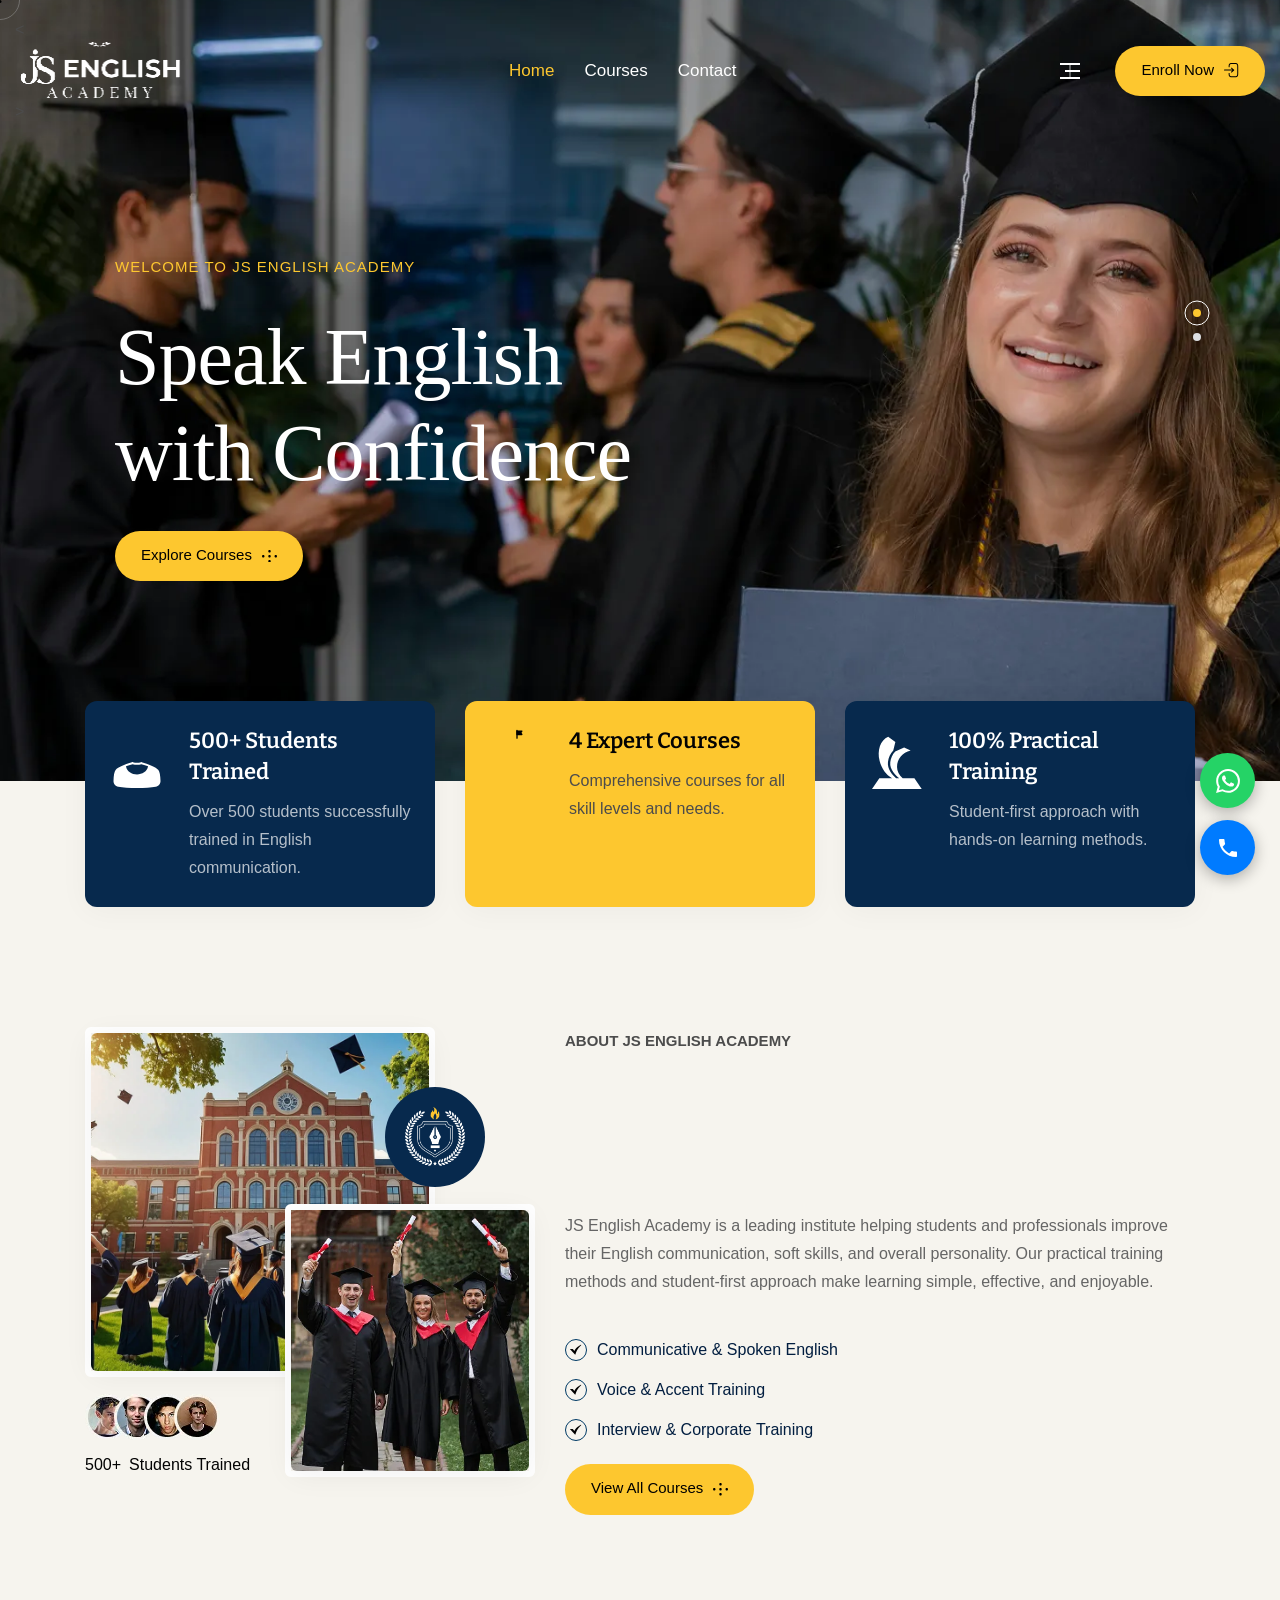
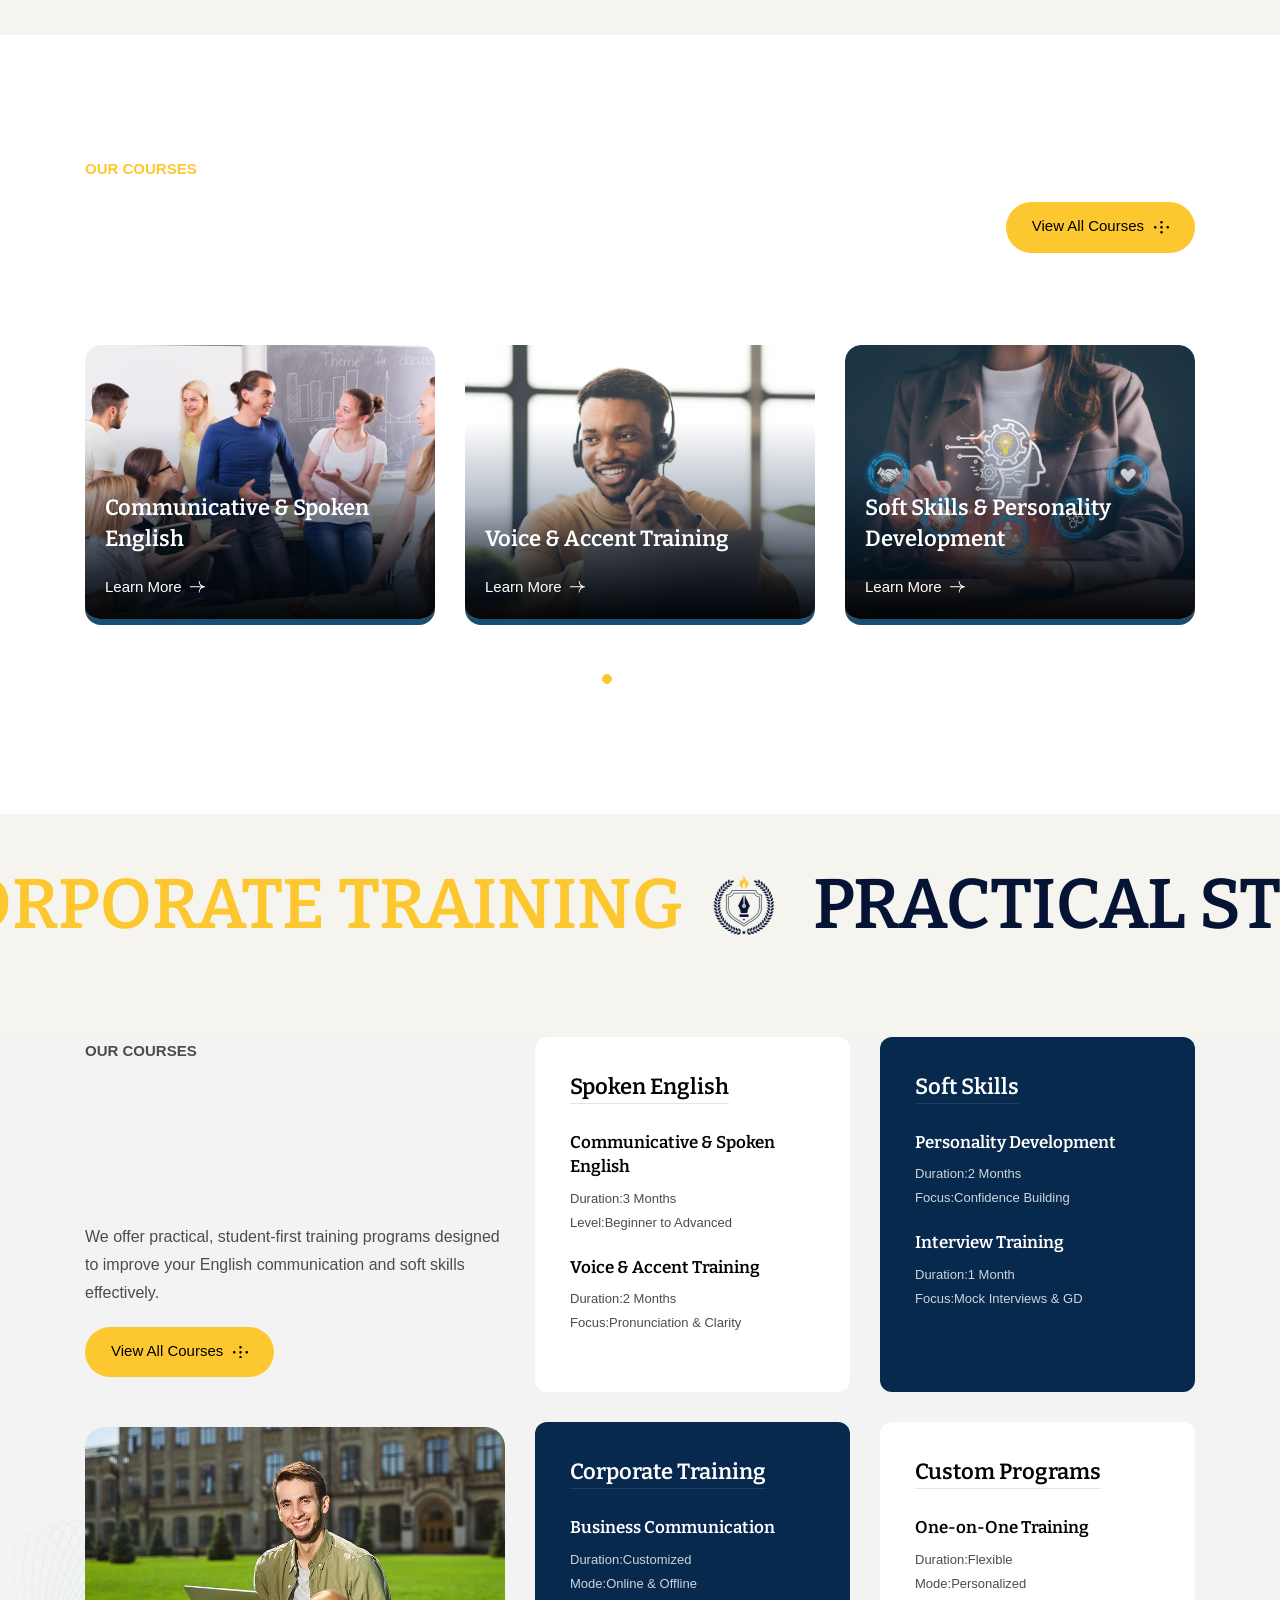
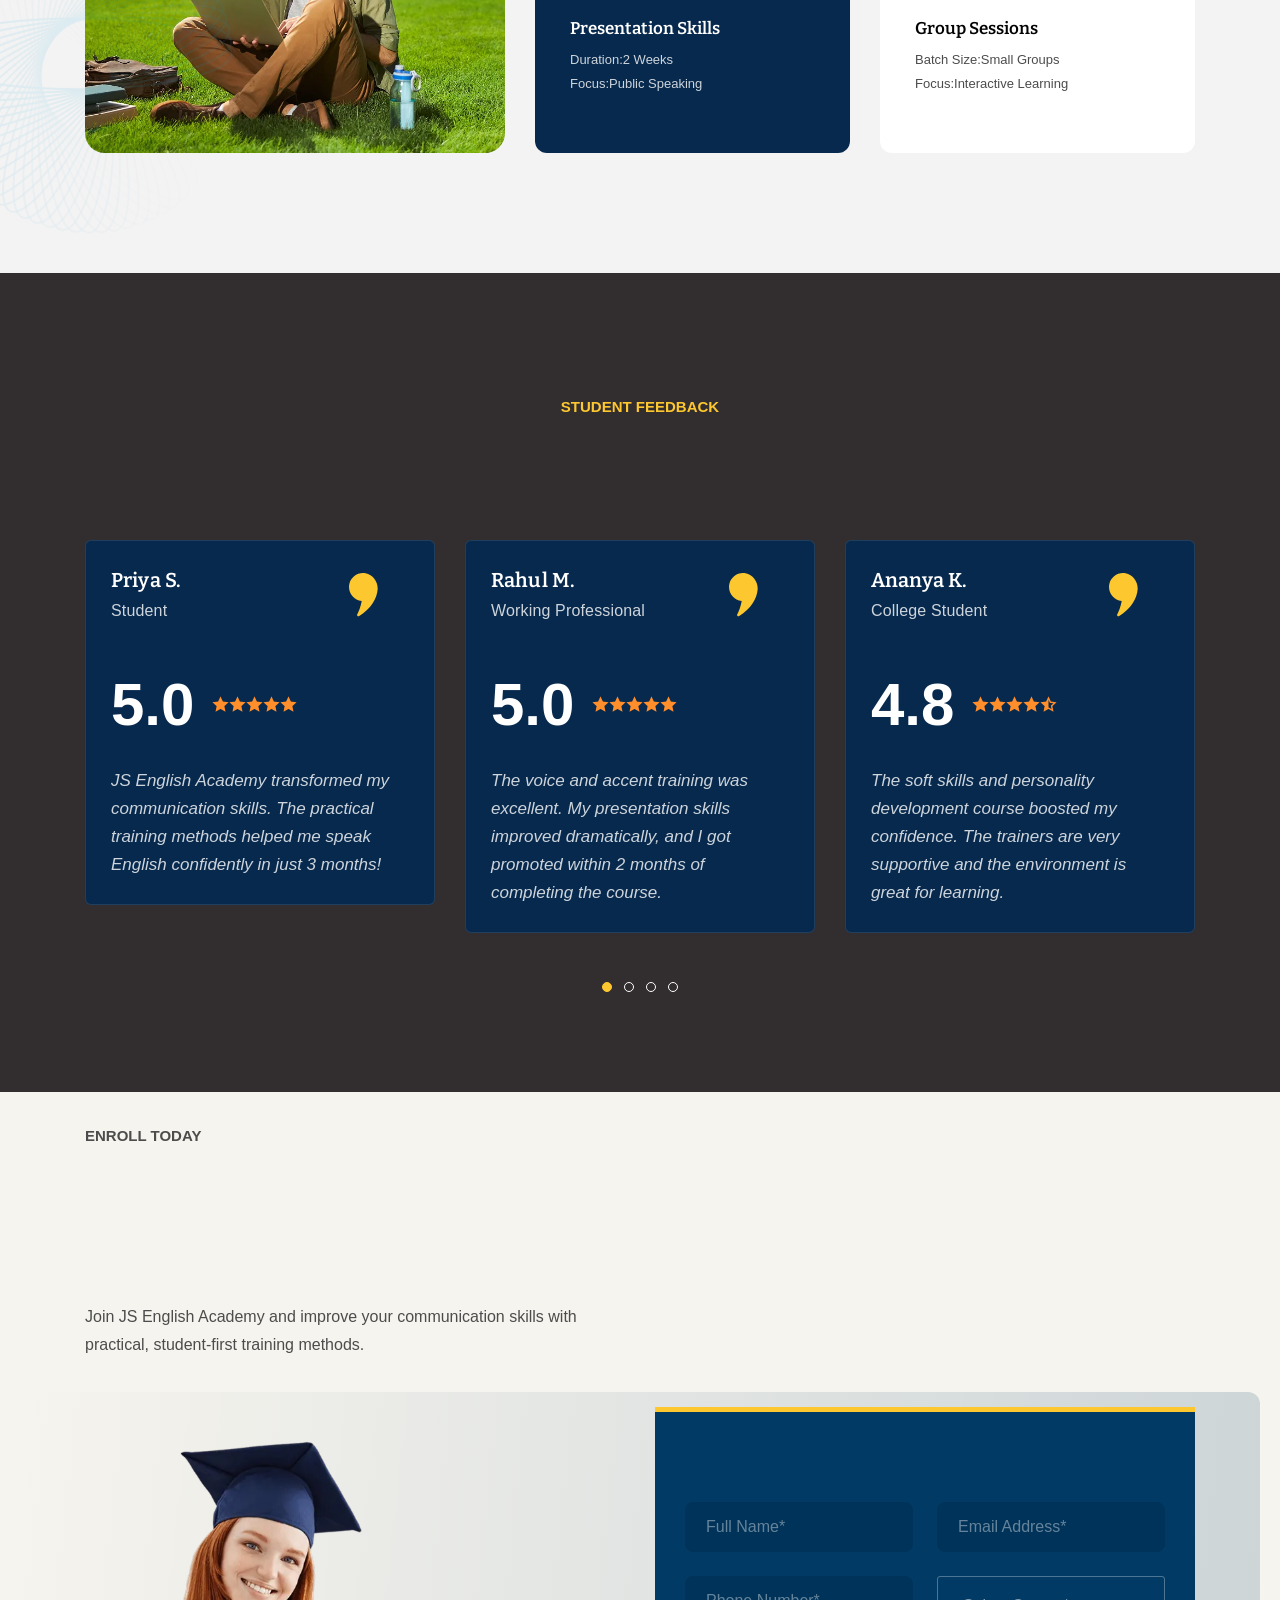
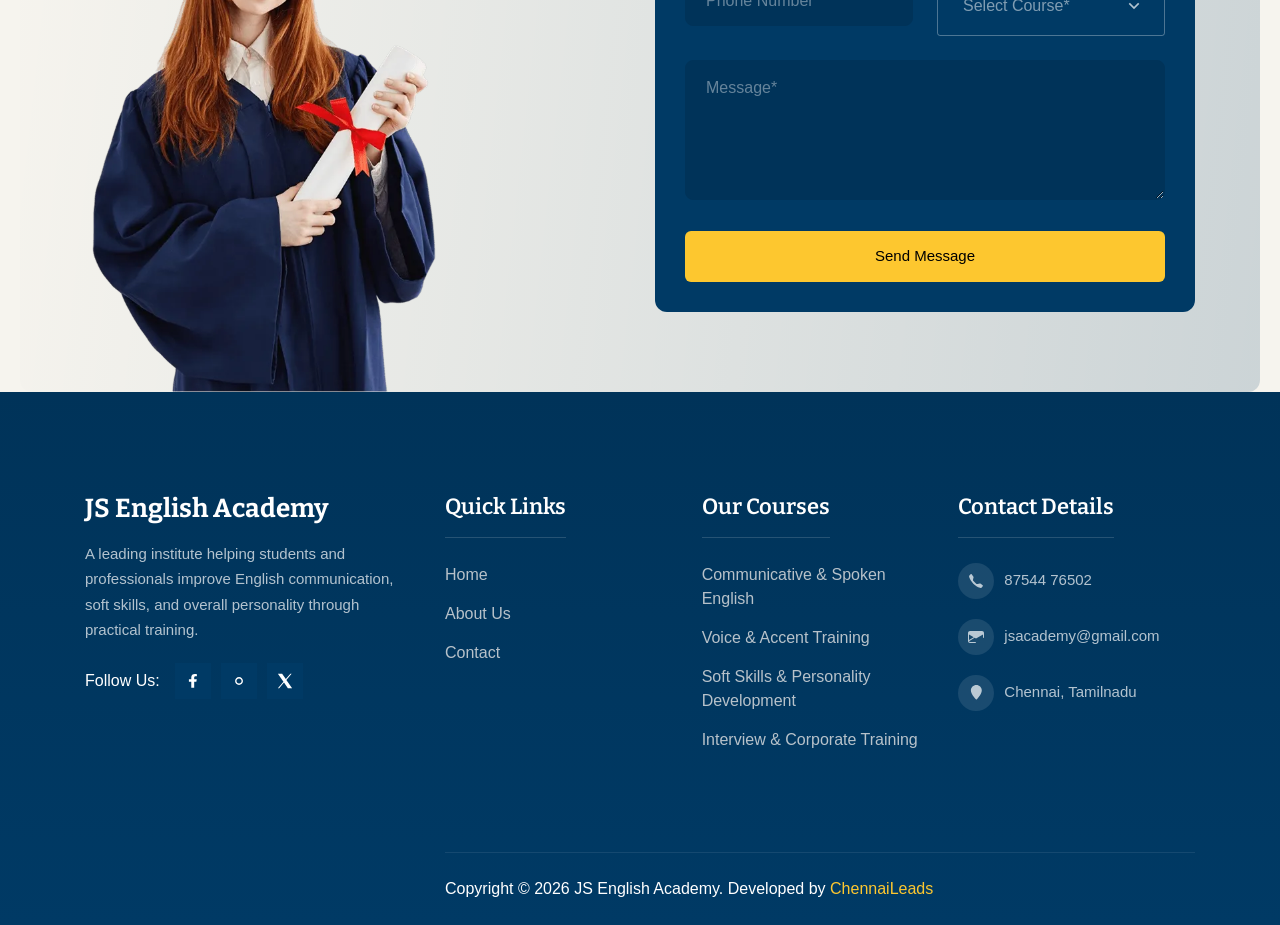
==== index.html @ fd6773b3 "first commit" ====
<!doctype html>
<html class="no-js" lang="zxx">

<head>
    <meta charset="utf-8">
    <meta http-equiv="x-ua-compatible" content="ie=edge">
    <meta name="template-version" content="1.0.1">
    <title>JS English Academy - Spoken English & Soft Skills Training in Chennai</title>
    <meta name="description" content="JS English Academy is a leading institute helping students and professionals improve English communication, soft skills, and personality development through practical, student-first training methods in Chennai, Tamilnadu.">
    <meta name="keywords" content="JS English Academy, English communication, soft skills training, personality development, spoken English, English institute, Chennai">
    <meta name="author" content="JS English Academy">
    <meta name="viewport" content="width=device-width, initial-scale=1">
    <meta property="og:title" content="JS English Academy - Spoken English & Soft Skills Training">
    <meta property="og:description" content="Improve your English communication, soft skills, and overall personality with practical, student-first training at JS English Academy.">
    <meta property="og:type" content="website">
    <meta property="og:site_name" content="JS English Academy">
    <link rel="shortcut icon" type="image/x-icon" href="assets/images/favicon.webp">
    <link rel="stylesheet" href="assets/css/vendor/bootstrap.min.css">
    <link rel="stylesheet" href="assets/css/vendor/animate.min.css">
    <link rel="stylesheet" href="assets/css/plugins/swiper.min.css">
    <link rel="stylesheet" href="assets/css/plugins/nice-select.css">
    <link rel="stylesheet" href="assets/css/plugins/flatpickr.min.css">
    <link rel="stylesheet" href="assets/css/plugins/nouislider.min.css">
    <link rel="stylesheet" href="assets/css/vendor/magnific-popup.css">
    <link rel="stylesheet" href="assets/css/vendor/odometer.min.css">
    <link rel="stylesheet" href="assets/css/vendor/spacing.css">
    <link rel="stylesheet" href="assets/css/vendor/remixicon.css">
    <link rel="stylesheet" href="assets/css/main.css">
    <style>
        /* ============================================
   Equal Height for Course/Faculty Slider Images
   ============================================ */

/* Faculty Slider - Equal Image Height */
.rs-faculty-slide-wrapper .rs-faculty-item .rs-faculty-thumb {
    position: relative;
    overflow: hidden;
    height: 280px; /* Fixed height for all images */
}

.rs-faculty-slide-wrapper .rs-faculty-item .rs-faculty-thumb img {
    width: 100%;
    height: 100%;
    object-fit: cover; /* Ensures image covers the area without distortion */
    object-position: center; /* Centers the image */
    transition: all 0.5s ease;
}

/* Hover zoom effect (optional) */
.rs-faculty-slide-wrapper .rs-faculty-item:hover .rs-faculty-thumb img {
    transform: scale(1.1);
}

/* Faculty info overlay stays at bottom */
.rs-faculty-slide-wrapper .rs-faculty-item .rs-faculty-info {
    position: absolute;
    bottom: 0;
    left: 0;
    right: 0;
    padding: 20px;
    background: linear-gradient(to top, rgba(0,0,0,0.9), rgba(0,0,0,0.4), transparent);
}

/* ============================================
   Equal Height for Courses Grid (courses.html)
   ============================================ */
.rs-faculty-four .rs-faculty-wrapper .rs-faculty-item .rs-faculty-thumb {
    position: relative;
    overflow: hidden;
    height: 280px; /* Fixed height */
}

.rs-faculty-four .rs-faculty-wrapper .rs-faculty-item .rs-faculty-thumb img {
    width: 100%;
    height: 100%;
    object-fit: cover;
    object-position: center;
    transition: all 0.5s ease;
}

.rs-faculty-four .rs-faculty-wrapper .rs-faculty-item:hover .rs-faculty-thumb img {
    transform: scale(1.05);
}

/* ============================================
   Responsive Adjustments
   ============================================ */

/* Tablet */
@media (max-width: 991px) {
    .rs-faculty-slide-wrapper .rs-faculty-item .rs-faculty-thumb,
    .rs-faculty-four .rs-faculty-wrapper .rs-faculty-item .rs-faculty-thumb {
        height: 240px;
    }
}

/* Mobile */
@media (max-width: 767px) {
    .rs-faculty-slide-wrapper .rs-faculty-item .rs-faculty-thumb,
    .rs-faculty-four .rs-faculty-wrapper .rs-faculty-item .rs-faculty-thumb {
        height: 220px;
    }
}

/* Small Mobile */
@media (max-width: 480px) {
    .rs-faculty-slide-wrapper .rs-faculty-item .rs-faculty-thumb,
    .rs-faculty-four .rs-faculty-wrapper .rs-faculty-item .rs-faculty-thumb {
        height: 200px;
    }
}
        .rs-footer-brand-name{color:var(--rs-white);font-size:26px;font-weight:700;margin-bottom:15px;line-height:1.3}
        .rs-footer-about-text{color:rgba(255,255,255,0.7);font-size:15px;line-height:1.7;margin-bottom:20px;max-width:320px}
        .rs-footer-contact-horizontal{display:flex;flex-wrap:wrap;gap:20px}
        .rs-footer-contact-item{display:flex;align-items:center;gap:10px;color:rgba(255,255,255,0.7);font-size:15px;transition:all 0.3s ease}
        .rs-footer-contact-item a,.rs-footer-contact-item span{color:rgba(255,255,255,0.7);text-decoration:none;transition:all 0.3s ease}
        .rs-footer-contact-item a:hover{color:var(--rs-white)}
        .rs-footer-contact-icon{display:flex;align-items:center;justify-content:center;width:36px;height:36px;min-width:36px;border-radius:50%;background:rgba(255,255,255,0.1);color:var(--rs-white);transition:all 0.3s ease}
        .rs-footer-contact-item:hover .rs-footer-contact-icon{background:var(--rs-theme-yellow);color:var(--rs-black)}
        .sticky-contact-buttons{position:fixed;bottom:25px;right:25px;z-index:9998;display:flex;flex-direction:column;gap:12px}
        .sticky-btn{width:55px;height:55px;border-radius:50%;display:flex;align-items:center;justify-content:center;cursor:pointer;box-shadow:0 4px 15px rgba(0,0,0,0.3);transition:all 0.3s;text-decoration:none;position:relative}
        .sticky-btn:hover{transform:scale(1.1)}
        .sticky-btn-whatsapp{background:#25D366;animation:pulse 2s infinite}
        .sticky-btn-call{background:#007bff}
        .sticky-btn svg{width:24px;height:24px;fill:#fff}
        @keyframes pulse{0%{box-shadow:0 0 0 0 rgba(37,211,102,0.5)}70%{box-shadow:0 0 0 15px rgba(37,211,102,0)}100%{box-shadow:0 0 0 0 rgba(37,211,102,0)}}
        .sticky-btn-tooltip{position:absolute;right:65px;background:#333;color:#fff;padding:6px 14px;border-radius:4px;font-size:13px;white-space:nowrap;opacity:0;pointer-events:none;transition:all 0.3s}
        .sticky-btn:hover .sticky-btn-tooltip{opacity:1}
        @media(max-width:767px){.rs-footer-contact-horizontal{flex-direction:column;gap:12px}}
        @media(max-width:576px){.sticky-contact-buttons{bottom:15px;right:15px;gap:10px}.sticky-btn{width:48px;height:48px}.sticky-btn svg{width:20px;height:20px}}
    </style>
</head>

<body class="rs-smoother-yes">

    <div id="rs-mouse"><div id="cursor-ball"></div></div>

    <!-- Header area two start-->
    <header>
        <div class="rs-header-area rs-header-one header-transparent">
            <div class="container-fluid g-0">
                <div class="header-wrapper">
                    <div class="header-left">
                        <div class="header-logo">
                            <a href="index.html"><<img src="assets/images/faculty/logo-white.webp" alt="JS English Academy">></a>
                        </div>
                    </div>
                    <div class="header-menu">
                        <nav id="mobile-menu-two" class="main-menu">
                            <ul class="multipage-menu">
                                <li><a href="index.html">Home</a></li>
                                <li><a href="courses.html">Courses</a></li>
                                <li><a href="contact.html">Contact</a></li>
                            </ul>
                        </nav>
                    </div>
                    <div class="header-right">
                        <div class="header-icon-wrapper">
                            <div class="header-hamburger">
                                <div class="sidebar-toggle">
                                    <a class="header-bar-icon" href="javascript:void(0)"><span></span><span></span><span></span></a>
                                </div>
                            </div>
                        </div>
                        <div class="header-btn">
                            <a class="rs-btn has-icon has-theme-yellow hover-white" href="contact.html">
                                <span class="btn-text-wrap"><span class="text-default">Enroll Now</span><span class="text-hover">Enroll Now</span></span>
                                <span class="icon-box">
                                    <svg class="icon-first" xmlns="http://www.w3.org/2000/svg" viewBox="0 0 17 17"><path d="M10.2705 0C9.24524 0 8.41799 -1.11759e-08 7.76774 0.08775C7.09274 0.17775 6.52424 0.37275 6.07274 0.8235C5.67974 1.21725 5.48024 1.701 5.37599 2.2695C5.27474 2.82225 5.25524 3.498 5.25074 4.3095C5.24994 4.45868 5.30845 4.60207 5.41337 4.70813C5.5183 4.81418 5.66106 4.8742 5.81024 4.875C5.95942 4.8758 6.10282 4.8173 6.20887 4.71237C6.31492 4.60744 6.37494 4.46468 6.37574 4.3155C6.38024 3.49575 6.40124 2.9145 6.48224 2.47275C6.56099 2.04825 6.68624 1.8015 6.86849 1.61925C7.07624 1.4115 7.36799 1.2765 7.91849 1.20225C8.48474 1.1265 9.23549 1.125 10.3117 1.125H11.0617C12.1387 1.125 12.8895 1.1265 13.4557 1.20225C14.0062 1.2765 14.2972 1.41225 14.5057 1.61925C14.7142 1.82625 14.8477 2.118 14.922 2.66925C14.9985 3.23475 14.9992 3.98625 14.9992 5.0625V11.0625C14.9992 12.1388 14.9985 12.8902 14.922 13.4565C14.8477 14.007 14.7127 14.298 14.505 14.5057C14.2972 14.7135 14.0062 14.8485 13.4557 14.9227C12.8895 14.9985 12.1387 15 11.0617 15H10.3117C9.23549 15 8.48474 14.9985 7.91774 14.9227C7.36799 14.8485 7.07624 14.7127 6.86849 14.5057C6.68624 14.3235 6.56099 14.0767 6.48224 13.6522C6.40124 13.2105 6.38024 12.6293 6.37574 11.8095C6.37535 11.7356 6.36041 11.6626 6.33177 11.5945C6.30314 11.5264 6.26138 11.4646 6.20887 11.4126C6.15636 11.3607 6.09413 11.3196 6.02573 11.2917C5.95733 11.2638 5.88411 11.2496 5.81024 11.25C5.73637 11.2504 5.6633 11.2653 5.59521 11.294C5.52711 11.3226 5.46533 11.3644 5.41337 11.4169C5.36142 11.4694 5.32031 11.5316 5.29241 11.6C5.26451 11.6684 5.25035 11.7416 5.25074 11.8155C5.25524 12.627 5.27474 13.3028 5.37599 13.8555C5.48099 14.424 5.67974 14.9078 6.07349 15.3015C6.52424 15.753 7.09349 15.9465 7.76849 16.038C8.41799 16.125 9.24524 16.125 10.2705 16.125H11.103C12.129 16.125 12.9555 16.125 13.6057 16.0373C14.2807 15.9472 14.8492 15.7523 15.3007 15.3015C15.7522 14.85 15.9457 14.2815 16.0372 13.6065C16.1242 12.9563 16.1242 12.129 16.1242 11.1038V5.02125C16.1242 3.996 16.1242 3.16875 16.0372 2.5185C15.9465 1.8435 15.7522 1.275 15.3007 0.8235C14.8492 0.372 14.2807 0.1785 13.6057 0.08775C12.9555 -1.11759e-08 12.1282 0 11.103 0H10.2705Z"></path><path d="M0.5625 7.4993C0.413316 7.4993 0.270242 7.55856 0.164752 7.66405C0.0592632 7.76954 0 7.91261 0 8.0618C0 8.21098 0.0592632 8.35406 0.164752 8.45954C0.270242 8.56503 0.413316 8.6243 0.5625 8.6243H9.54225L8.0715 9.8843C8.01536 9.93236 7.96924 9.99101 7.93576 10.0569C7.90229 10.1228 7.88212 10.1946 7.87641 10.2683C7.86488 10.4171 7.91293 10.5644 8.01 10.6778C8.10707 10.7912 8.2452 10.8614 8.39401 10.8729C8.54282 10.8844 8.69012 10.8364 8.8035 10.7393L11.4285 8.4893C11.4903 8.43649 11.5398 8.37093 11.5738 8.29713C11.6078 8.22334 11.6254 8.14305 11.6254 8.0618C11.6254 7.98055 11.6078 7.90026 11.5738 7.82646C11.5398 7.75266 11.4903 7.6871 11.4285 7.6343L8.8035 5.3843C8.69012 5.28723 8.54282 5.23917 8.39401 5.25071C8.2452 5.26224 8.10707 5.33242 8.01 5.4458C7.91293 5.55918 7.86488 5.70647 7.87641 5.85528C7.88794 6.00409 7.95812 6.14223 8.0715 6.2393L9.5415 7.4993H0.5625Z"></path></svg>
                                    <svg class="icon-second" xmlns="http://www.w3.org/2000/svg" viewBox="0 0 17 17"><path d="M10.2705 0C9.24524 0 8.41799 -1.11759e-08 7.76774 0.08775C7.09274 0.17775 6.52424 0.37275 6.07274 0.8235C5.67974 1.21725 5.48024 1.701 5.37599 2.2695C5.27474 2.82225 5.25524 3.498 5.25074 4.3095C5.24994 4.45868 5.30845 4.60207 5.41337 4.70813C5.5183 4.81418 5.66106 4.8742 5.81024 4.875C5.95942 4.8758 6.10282 4.8173 6.20887 4.71237C6.31492 4.60744 6.37494 4.46468 6.37574 4.3155C6.38024 3.49575 6.40124 2.9145 6.48224 2.47275C6.56099 2.04825 6.68624 1.8015 6.86849 1.61925C7.07624 1.4115 7.36799 1.2765 7.91849 1.20225C8.48474 1.1265 9.23549 1.125 10.3117 1.125H11.0617C12.1387 1.125 12.8895 1.1265 13.4557 1.20225C14.0062 1.2765 14.2972 1.41225 14.5057 1.61925C14.7142 1.82625 14.8477 2.118 14.922 2.66925C14.9985 3.23475 14.9992 3.98625 14.9992 5.0625V11.0625C14.9992 12.1388 14.9985 12.8902 14.922 13.4565C14.8477 14.007 14.7127 14.298 14.505 14.5057C14.2972 14.7135 14.0062 14.8485 13.4557 14.9227C12.8895 14.9985 12.1387 15 11.0617 15H10.3117C9.23549 15 8.48474 14.9985 7.91774 14.9227C7.36799 14.8485 7.07624 14.7127 6.86849 14.5057C6.68624 14.3235 6.56099 14.0767 6.48224 13.6522C6.40124 13.2105 6.38024 12.6293 6.37574 11.8095C6.37535 11.7356 6.36041 11.6626 6.33177 11.5945C6.30314 11.5264 6.26138 11.4646 6.20887 11.4126C6.15636 11.3607 6.09413 11.3196 6.02573 11.2917C5.95733 11.2638 5.88411 11.2496 5.81024 11.25C5.73637 11.2504 5.6633 11.2653 5.59521 11.294C5.52711 11.3226 5.46533 11.3644 5.41337 11.4169C5.36142 11.4694 5.32031 11.5316 5.29241 11.6C5.26451 11.6684 5.25035 11.7416 5.25074 11.8155C5.25524 12.627 5.27474 13.3028 5.37599 13.8555C5.48099 14.424 5.67974 14.9078 6.07349 15.3015C6.52424 15.753 7.09349 15.9465 7.76849 16.038C8.41799 16.125 9.24524 16.125 10.2705 16.125H11.103C12.129 16.125 12.9555 16.125 13.6057 16.0373C14.2807 15.9472 14.8492 15.7523 15.3007 15.3015C15.7522 14.85 15.9457 14.2815 16.0372 13.6065C16.1242 12.9563 16.1242 12.129 16.1242 11.1038V5.02125C16.1242 3.996 16.1242 3.16875 16.0372 2.5185C15.9465 1.8435 15.7522 1.275 15.3007 0.8235C14.8492 0.372 14.2807 0.1785 13.6057 0.08775C12.9555 -1.11759e-08 12.1282 0 11.103 0H10.2705Z"></path><path d="M0.5625 7.4993C0.413316 7.4993 0.270242 7.55856 0.164752 7.66405C0.0592632 7.76954 0 7.91261 0 8.0618C0 8.21098 0.0592632 8.35406 0.164752 8.45954C0.270242 8.56503 0.413316 8.6243 0.5625 8.6243H9.54225L8.0715 9.8843C8.01536 9.93236 7.96924 9.99101 7.93576 10.0569C7.90229 10.1228 7.88212 10.1946 7.87641 10.2683C7.86488 10.4171 7.91293 10.5644 8.01 10.6778C8.10707 10.7912 8.2452 10.8614 8.39401 10.8729C8.54282 10.8844 8.69012 10.8364 8.8035 10.7393L11.4285 8.4893C11.4903 8.43649 11.5398 8.37093 11.5738 8.29713C11.6078 8.22334 11.6254 8.14305 11.6254 8.0618C11.6254 7.98055 11.6078 7.90026 11.5738 7.82646C11.5398 7.75266 11.4903 7.6871 11.4285 7.6343L8.8035 5.3843C8.69012 5.28723 8.54282 5.23917 8.39401 5.25071C8.2452 5.26224 8.10707 5.33242 8.01 5.4458C7.91293 5.55918 7.86488 5.70647 7.87641 5.85528C7.88794 6.00409 7.95812 6.14223 8.0715 6.2393L9.5415 7.4993H0.5625Z"></path></svg>
                                </span>
                            </a>
                        </div>
                    </div>
                </div>
            </div>
        </div>
    </header>

    <!-- Header area one start-->
    <header>
        <div class="rs-header-area rs-header-one">
            <div class="container-fluid g-0">
                <div id="rs-sticky-header" class="header-wrapper rs-sticky-header">
                    <div class="header-left">
                        <div class="header-logo">
                            <a href="index.html"><img src="assets/images/logo/logo-white.webp" alt="JS English Academy"></a>
                        </div>
                    </div>
                    <div class="header-menu">
                        <nav id="mobile-menu" class="main-menu">
                            <ul class="multipage-menu">
                                <li><a href="index.html">Home</a></li>
                                <li><a href="courses.html">Courses</a></li>
                                <li><a href="contact.html">Contact</a></li>
                            </ul>
                        </nav>
                    </div>
                    <div class="header-right">
                        <div class="header-icon-wrapper">
                            <div class="header-hamburger">
                                <div class="sidebar-toggle">
                                    <a class="header-bar-icon" href="javascript:void(0)"><span></span><span></span><span></span></a>
                                </div>
                            </div>
                        </div>
                        <div class="header-btn">
                            <a class="rs-btn has-icon has-theme-yellow hover-white" href="contact.html">
                                <span class="btn-text-wrap"><span class="text-default">Enroll Now</span><span class="text-hover">Enroll Now</span></span>
                                <span class="icon-box">
                                    <svg class="icon-second" xmlns="http://www.w3.org/2000/svg" viewBox="0 0 17 17"><path d="M10.2705 0C9.24524 0 8.41799 -1.11759e-08 7.76774 0.08775C7.09274 0.17775 6.52424 0.37275 6.07274 0.8235C5.67974 1.21725 5.48024 1.701 5.37599 2.2695C5.27474 2.82225 5.25524 3.498 5.25074 4.3095C5.24994 4.45868 5.30845 4.60207 5.41337 4.70813C5.5183 4.81418 5.66106 4.8742 5.81024 4.875C5.95942 4.8758 6.10282 4.8173 6.20887 4.71237C6.31492 4.60744 6.37494 4.46468 6.37574 4.3155C6.38024 3.49575 6.40124 2.9145 6.48224 2.47275C6.56099 2.04825 6.68624 1.8015 6.86849 1.61925C7.07624 1.4115 7.36799 1.2765 7.91849 1.20225C8.48474 1.1265 9.23549 1.125 10.3117 1.125H11.0617C12.1387 1.125 12.8895 1.1265 13.4557 1.20225C14.0062 1.2765 14.2972 1.41225 14.5057 1.61925C14.7142 1.82625 14.8477 2.118 14.922 2.66925C14.9985 3.23475 14.9992 3.98625 14.9992 5.0625V11.0625C14.9992 12.1388 14.9985 12.8902 14.922 13.4565C14.8477 14.007 14.7127 14.298 14.505 14.5057C14.2972 14.7135 14.0062 14.8485 13.4557 14.9227C12.8895 14.9985 12.1387 15 11.0617 15H10.3117C9.23549 15 8.48474 14.9985 7.91774 14.9227C7.36799 14.8485 7.07624 14.7127 6.86849 14.5057C6.68624 14.3235 6.56099 14.0767 6.48224 13.6522C6.40124 13.2105 6.38024 12.6293 6.37574 11.8095C6.37535 11.7356 6.36041 11.6626 6.33177 11.5945C6.30314 11.5264 6.26138 11.4646 6.20887 11.4126C6.15636 11.3607 6.09413 11.3196 6.02573 11.2917C5.95733 11.2638 5.88411 11.2496 5.81024 11.25C5.73637 11.2504 5.6633 11.2653 5.59521 11.294C5.52711 11.3226 5.46533 11.3644 5.41337 11.4169C5.36142 11.4694 5.32031 11.5316 5.29241 11.6C5.26451 11.6684 5.25035 11.7416 5.25074 11.8155C5.25524 12.627 5.27474 13.3028 5.37599 13.8555C5.48099 14.424 5.67974 14.9078 6.07349 15.3015C6.52424 15.753 7.09349 15.9465 7.76849 16.038C8.41799 16.125 9.24524 16.125 10.2705 16.125H11.103C12.129 16.125 12.9555 16.125 13.6057 16.0373C14.2807 15.9472 14.8492 15.7523 15.3007 15.3015C15.7522 14.85 15.9457 14.2815 16.0372 13.6065C16.1242 12.9563 16.1242 12.129 16.1242 11.1038V5.02125C16.1242 3.996 16.1242 3.16875 16.0372 2.5185C15.9465 1.8435 15.7522 1.275 15.3007 0.8235C14.8492 0.372 14.2807 0.1785 13.6057 0.08775C12.9555 -1.11759e-08 12.1282 0 11.103 0H10.2705Z"></path><path d="M0.5625 7.4993C0.413316 7.4993 0.270242 7.55856 0.164752 7.66405C0.0592632 7.76954 0 7.91261 0 8.0618C0 8.21098 0.0592632 8.35406 0.164752 8.45954C0.270242 8.56503 0.413316 8.6243 0.5625 8.6243H9.54225L8.0715 9.8843C8.01536 9.93236 7.96924 9.99101 7.93576 10.0569C7.90229 10.1228 7.88212 10.1946 7.87641 10.2683C7.86488 10.4171 7.91293 10.5644 8.01 10.6778C8.10707 10.7912 8.2452 10.8614 8.39401 10.8729C8.54282 10.8844 8.69012 10.8364 8.8035 10.7393L11.4285 8.4893C11.4903 8.43649 11.5398 8.37093 11.5738 8.29713C11.6078 8.22334 11.6254 8.14305 11.6254 8.0618C11.6254 7.98055 11.6078 7.90026 11.5738 7.82646C11.5398 7.75266 11.4903 7.6871 11.4285 7.6343L8.8035 5.3843C8.69012 5.28723 8.54282 5.23917 8.39401 5.25071C8.2452 5.26224 8.10707 5.33242 8.01 5.4458C7.91293 5.55918 7.86488 5.70647 7.87641 5.85528C7.88794 6.00409 7.95812 6.14223 8.0715 6.2393L9.5415 7.4993H0.5625Z"></path></svg>
                                </span>
                            </a>
                        </div>
                    </div>
                </div>
            </div>
        </div>
    </header>
    <!-- Header area end -->

    <!-- Offcanvas area start -->
    <div class="fix">
        <div class="offcanvas-area has-theme-yellow" data-lenis-prevent>
            <div class="offcanvas-wrapper">
                <div class="offcanvas-content">
                    <div class="offcanvas-top d-flex justify-content-between align-items-center mb-20">
                        <div class="offcanvas-logo">
                            <a class="logo-black" href="index.html"><img src="assets/images/logo/logo-blue.webp" alt="JS English Academy"></a>
                        </div>
                        <div class="offcanvas-close">
                            <button class="offcanvas-close-icon animation--flip">
                                <span class="offcanvas-m-lines"><span class="offcanvas-m-line line--1"></span><span class="offcanvas-m-line line--2"></span><span class="offcanvas-m-line line--3"></span></span>
                            </button>
                        </div>
                    </div>
                    <div class="offcanvas-about mb-30 d-none d-xl-block">
                        <p>JS English Academy is a leading institute helping students and professionals improve their English communication, soft skills, and overall personality through practical training.</p>
                    </div>
                    <div class="mobile-menu"><div class="rs-offcanvas-menu mb-30"><nav></nav></div></div>
                    <div class="offcanvas-contact mb-30">
                        <h4 class="offcanvas-title-meta">Contact Info</h4>
                        <ul>
                            <li class="d-flex gap-15"><div class="offcanvas-contact-icon"><svg xmlns="http://www.w3.org/2000/svg" width="14" height="18" viewBox="0 0 14 18" fill="none"><path d="M11.8768 9.68475C11.3059 10.835 10.5331 11.9818 9.74128 13.0109C8.95198 14.0368 8.15999 14.9249 7.5643 15.5572C7.48514 15.6412 7.40956 15.7206 7.33802 15.7951C7.26648 15.7206 7.1909 15.6412 7.11174 15.5572C6.51605 14.9249 5.72406 14.0368 4.93476 13.0109C4.14299 11.9818 3.37019 10.835 2.79925 9.68475C2.22242 8.52266 1.89032 7.43373 1.89032 6.5C1.89032 3.50846 4.32934 1.08333 7.33802 1.08333C10.3467 1.08333 12.7857 3.50846 12.7857 6.5C12.7857 7.43373 12.4536 8.52266 11.8768 9.68475ZM7.33802 17.3333C7.33802 17.3333 13.8753 11.1732 13.8753 6.5C13.8753 2.91015 10.9484 0 7.33802 0C3.7276 0 0.800781 2.91015 0.800781 6.5C0.800781 11.1732 7.33802 17.3333 7.33802 17.3333Z" fill="#6D6D6D"></path></svg></div><div class="offcanvas-contact-text"><a href="#">Chennai, Tamilnadu</a></div></li>
                            <li class="d-flex gap-15"><div class="offcanvas-contact-icon"><svg xmlns="http://www.w3.org/2000/svg" width="16" height="16" viewBox="0 0 16 16" fill="none"><path d="M3.65387 1.32849C3.40343 1.00649 2.92745 0.976861 2.639 1.26531L1.60508 2.29923C1.1216 2.78271 0.94387 3.46766 1.1551 4.06847C2.00338 6.48124 3.39215 8.74671 5.32272 10.6773C7.25329 12.6078 9.51876 13.9966 11.9315 14.8449C12.5323 15.0561 13.2173 14.8784 13.7008 14.3949L14.7347 13.361C15.0231 13.0726 14.9935 12.5966 14.6715 12.3461L12.3653 10.5524C12.2008 10.4245 11.9866 10.3793 11.7845 10.4298L9.59541 10.9771C9.00082 11.1257 8.37183 10.9515 7.93845 10.5181L5.48187 8.06155C5.04849 7.62817 4.87427 6.99919 5.02292 6.40459L5.57019 4.21553C5.62073 4.01336 5.57552 3.79918 5.44758 3.63468L3.65387 1.32849Z" fill="#6D6D6D"></path></svg></div><div class="offcanvas-contact-text"><a href="tel:8754476502">87544 76502</a></div></li>
                            <li class="d-flex gap-15"><div class="offcanvas-contact-icon"><svg xmlns="http://www.w3.org/2000/svg" width="16" height="16" viewBox="0 0 16 16" fill="none"><path d="M2 2C0.895431 2 0 2.89543 0 4V12L2.58386e-05 12.0103C0.00555998 13.1101 0.898859 14 2 14H7.5C7.77614 14 8 13.7761 8 13.5C8 13.2239 7.77614 13 7.5 13H2C1.53715 13 1.14774 12.6855 1.03376 12.2586L6.67417 8.7876L8 9.5831L15 5.3831V8.5C15 8.77614 15.2239 9 15.5 9C15.7761 9 16 8.77614 16 8.5V4C16 2.89543 15.1046 2 14 2H2ZM5.70808 8.20794L1 11.1052V5.3831L5.70808 8.20794Z" fill="#6D6D6D"></path></svg></div><div class="offcanvas-contact-text"><a href="mailto:jsacademy@gmail.com">jsacademy@gmail.com</a></div></li>
                        </ul>
                    </div>
                    <div class="offcanvas-social">
                        <h4 class="offcanvas-title-meta">Follow Us</h4>
                        <ul>
                            <li><a href="#"><i class="ri-facebook-fill"></i></a></li>
                            <li><a href="#"><i class="ri-twitter-x-fill"></i></a></li>
                            <li><a href="#"><i class="ri-youtube-fill"></i></a></li>
                            <li><a href="#"><i class="ri-linkedin-box-fill"></i></a></li>
                        </ul>
                    </div>
                </div>
            </div>
        </div>
    </div>
    <div class="offcanvas-overlay"></div>
    <div class="offcanvas-overlay-white"></div>
    <!-- Offcanvas area end -->

    <!-- Body main wrapper start -->
    <main>

        <!-- banner area start -->
        <section class="rs-banner-area rs-banner-eight rs-swiper">
            <div class="rs-banner-slider-wrapper">
                <div class="swiper" data-clone-slides="false" data-loop="false" data-speed="1500" data-autoplay="true" data-dots-dynamic="false" data-center-mode="false" data-effect="fade" data-no-gap="true" data-auto-height="true" data-observer="true" data-observe-parents="true" data-delay="2000" data-item="1">
                    <div class="swiper-wrapper">
                        <div class="swiper-slide">
                            <div class="rs-banner-wrapper">
                                <div class="rs-banner-bg-thumb include-bg" data-background="assets/images/bg/banner-bg-thumb-09.webp"></div>
                                <div class="container-fluid">
                                    <div class="row">
                                        <div class="col-xxl-5 col-xl-6 col-lg-7">
                                            <div class="rs-banner-item">
                                                <div class="rs-banner-content-wrapper">
                                                    <span class="rs-banner-subtitle">Welcome to JS English Academy</span>
                                                    <h1 class="rs-banner-title">Speak English <br> with Confidence</h1>
                                                    <div class="rs-banner-btn">
                                                        <a href="courses.html" class="rs-btn has-icon has-theme-yellow hover-yellow">
                                                            <span class="btn-text-wrap"><span class="text-default">Explore Courses</span><span class="text-hover">Explore Courses</span></span>
                                                            <span class="icon-box has-rotate"><svg xmlns="http://www.w3.org/2000/svg" viewBox="0 0 18 15"><path d="M10.5 7.5C10.5 8.32843 9.82843 9 9 9C8.17157 9 7.5 8.32843 7.5 7.5C7.5 6.67157 8.17157 6 9 6C9.82843 6 10.5 6.67157 10.5 7.5Z"></path><path d="M10.5 13.5C10.5 14.3284 9.82843 15 9 15C8.17157 15 7.5 14.3284 7.5 13.5C7.5 12.6716 8.17157 12 9 12C9.82843 12 10.5 12.6716 10.5 13.5Z"></path><path d="M3 7.5C3 8.32843 2.32843 9 1.5 9C0.671573 9 0 8.32843 0 7.5C0 6.67157 0.671573 6 1.5 6C2.32843 6 3 6.67157 3 7.5Z"></path><path d="M18 7.5C18 8.32843 17.3284 9 16.5 9C15.6716 9 15 8.32843 15 7.5C15 6.67157 15.6716 6 16.5 6C17.3284 6 18 6.67157 18 7.5Z"></path><path d="M10.5 1.5C10.5 2.32843 9.82843 3 9 3C8.17157 3 7.5 2.32843 7.5 1.5C7.5 0.671573 8.17157 0 9 0C9.82843 0 10.5 0.671573 10.5 1.5Z"></path></svg></span>
                                                        </a>
                                                    </div>
                                                </div>
                                            </div>
                                        </div>
                                    </div>
                                </div>
                            </div>
                        </div>
                        <div class="swiper-slide">
                            <div class="rs-banner-wrapper">
                                <div class="rs-banner-bg-thumb include-bg" data-background="assets/images/bg/banner-bg-thumb-10.webp"></div>
                                <div class="container-fluid">
                                    <div class="row">
                                        <div class="col-xxl-6 col-xl-7 col-lg-8">
                                            <div class="rs-banner-item">
                                                <div class="rs-banner-content-wrapper">
                                                    <span class="rs-banner-subtitle">Welcome to JS English Academy</span>
                                                    <h1 class="rs-banner-title">Master Communication & Soft Skills</h1>
                                                    <div class="rs-banner-btn">
                                                        <a href="courses.html" class="rs-btn has-icon has-theme-yellow hover-yellow">
                                                            <span class="btn-text-wrap"><span class="text-default">Explore Courses</span><span class="text-hover">Explore Courses</span></span>
                                                            <span class="icon-box has-rotate"><svg xmlns="http://www.w3.org/2000/svg" viewBox="0 0 18 15"><path d="M10.5 7.5C10.5 8.32843 9.82843 9 9 9C8.17157 9 7.5 8.32843 7.5 7.5C7.5 6.67157 8.17157 6 9 6C9.82843 6 10.5 6.67157 10.5 7.5Z"></path><path d="M10.5 13.5C10.5 14.3284 9.82843 15 9 15C8.17157 15 7.5 14.3284 7.5 13.5C7.5 12.6716 8.17157 12 9 12C9.82843 12 10.5 12.6716 10.5 13.5Z"></path><path d="M3 7.5C3 8.32843 2.32843 9 1.5 9C0.671573 9 0 8.32843 0 7.5C0 6.67157 0.671573 6 1.5 6C2.32843 6 3 6.67157 3 7.5Z"></path><path d="M18 7.5C18 8.32843 17.3284 9 16.5 9C15.6716 9 15 8.32843 15 7.5C15 6.67157 15.6716 6 16.5 6C17.3284 6 18 6.67157 18 7.5Z"></path><path d="M10.5 1.5C10.5 2.32843 9.82843 3 9 3C8.17157 3 7.5 2.32843 7.5 1.5C7.5 0.671573 8.17157 0 9 0C9.82843 0 10.5 0.671573 10.5 1.5Z"></path></svg></span>
                                                        </a>
                                                    </div>
                                                </div>
                                            </div>
                                        </div>
                                    </div>
                                </div>
                            </div>
                        </div>
                        <div class="rs-banner-pagination"><div class="swiper-pagination rs-pagination"></div></div>
                    </div>
                </div>
            </div>
        </section>
        <!-- banner area end -->

        <!-- funfact area start -->
        <section class="rs-funfact-area bg-primary section-space-bottom rs-funfact-one has-theme-blue">
            <div class="container">
                <div class="row">
                    <div class="col-xl-12">
                        <div class="rs-funfact-wrapper">
                            <div class="rs-funfact-item wow fadeInUp" data-wow-delay=".3s" data-wow-duration="1s">
                                <div class="rs-funfact-icon">
                                    <svg xmlns="http://www.w3.org/2000/svg" viewBox="0 0 64 64"><path d="M36.6614 36.1296C36.4034 36.043 36.156 36.1116 35.9075 36.194C33.4207 37.0646 30.5152 37.0727 27.9573 36.1491C27.6165 35.9894 27.1702 36.1909 26.8362 36.2761C20.7058 38.0808 12.9148 40.8913 10.6126 44.0319C9.31863 45.7917 8.60819 49.4909 8.50076 55.0251C8.44168 57.9001 10.49 60.362 13.2678 60.7526C17.7078 61.363 24.5613 62.0895 31.9998 62.0895C39.4378 62.0895 46.2918 61.363 50.7351 60.7526C53.51 60.362 55.5579 57.9001 55.4988 55.0261C55.3923 49.4909 54.6819 45.7927 53.3875 44.0319C51.0413 40.8308 42.9969 37.9675 36.6614 36.1296ZM27.5916 38.1384C30.4582 39.0911 33.6262 39.0686 36.4041 38.1374C38.867 38.8589 41.0872 39.5944 43.0394 40.327C41.3474 51.2343 22.5523 51.097 21.0064 40.3095C22.9702 39.5709 25.1833 38.838 27.5916 38.1384Z"></path></svg>
                                </div>
                                <div class="rs-funfact-content">
                                    <h5 class="rs-funfact-title">500+ Students Trained</h5>
                                    <p class="rs-funfact-desc">Over 500 students successfully trained in English communication.</p>
                                </div>
                            </div>
                            <div class="rs-funfact-item wow fadeInUp" data-wow-delay=".5s" data-wow-duration="1s">
                                <div class="rs-funfact-icon">
                                    <svg xmlns="http://www.w3.org/2000/svg" viewBox="0 0 64 64"><path d="M31.3391 12.1666V4.49711C31.3391 4.13197 31.6352 3.83594 32.0003 3.83594C32.3655 3.83594 32.6615 4.13197 32.6615 4.49711V12.1666C32.6615 12.5317 32.3654 12.8277 32.0003 12.8277C31.6352 12.8277 31.3391 12.5317 31.3391 12.1666Z"></path><path d="M36.8488 4.54117C37.0941 4.54119 37.3191 4.67695 37.4335 4.89384C37.548 5.11076 37.533 5.37325 37.3945 5.57566L36.5109 6.86694L37.3848 8.07699C37.5302 8.27826 37.5504 8.54398 37.4374 8.76503C37.3244 8.98608 37.0971 9.12523 36.8488 9.12525H32.0003C31.6352 9.12525 31.3391 8.82921 31.3391 8.46407V5.20235C31.3391 4.8372 31.6352 4.54117 32.0003 4.54117H36.8488Z"></path></svg>
                                </div>
                                <div class="rs-funfact-content">
                                    <h5 class="rs-funfact-title">4 Expert Courses</h5>
                                    <p class="rs-funfact-desc">Comprehensive courses for all skill levels and needs.</p>
                                </div>
                            </div>
                            <div class="rs-funfact-item wow fadeInUp" data-wow-delay=".7s" data-wow-duration="1s">
                                <div class="rs-funfact-icon">
                                    <svg xmlns="http://www.w3.org/2000/svg" viewBox="0 0 64 64"><path d="M49.409 52.3099H37.6849C34.0689 49.2562 32.0349 45.2976 32.0349 41.101C32.0349 32.9351 37.3918 26.5705 45.6374 24.51L39.0989 21.4073L30.2205 25.6204C27.4538 28.6099 25.7424 32.2858 25.2769 36.2699C24.392 43.5188 30.9904 49.6852 34.334 52.3099H31.0622C27.2962 48.9747 22.1212 43.0356 22.9711 36.0788C23.471 31.7932 25.3087 27.8248 28.2726 24.5705L30.364 16.1163L23.1864 10.6631C15.4354 14.1528 11.9201 24.0257 14.6435 35.025C16.498 42.4732 21.1426 48.8924 27.116 52.3099H14.3175L7 63.0305H56.7266L49.409 52.3099Z"></path></svg>
                                </div>
                                <div class="rs-funfact-content">
                                    <h5 class="rs-funfact-title">100% Practical Training</h5>
                                    <p class="rs-funfact-desc">Student-first approach with hands-on learning methods.</p>
                                </div>
                            </div>
                        </div>
                    </div>
                </div>
            </div>
        </section>
        <!-- funfact area end -->

        <!-- about area start -->
        <section class="rs-about-area section-space-bottom rs-about-eight bg-primary">
            <div class="container">
                <div class="row">
                    <div class="col-xl-12">
                        <div class="rs-about-wrapper">
                            <div class="rs-about-thumb-wrapper">
                                <div class="rs-about-thumb thumb-one"><img src="assets/images/about/about-thumb-21.webp" alt="JS English Academy"></div>
                                <div class="rs-about-thumb thumb-two"><img src="assets/images/about/about-thumb-14.webp" alt="English Training"></div>
                                <div class="rs-about-badge"><img src="assets/images/shape/badge-shape.webp" alt="badge"></div>
                                <div class="rs-about-meta-info">
                                    <div class="rs-about-meta-thumb"><img src="assets/images/user/client-group-two.webp" alt="students"></div>
                                    <div class="rs-about-counter">
                                        <div class="rs-counter-number-wrapper"><span class="rs-counter-number odometer" data-count="500">00</span><span class="prefix">+</span></div>
                                        <span class="rs-counter-title">Students Trained</span>
                                    </div>
                                </div>
                            </div>
                            <div class="rs-about-content-wrapper">
                                <div class="section-title-wrapper">
                                    <span class="section-subtitle has-dark-grey is-uppercase">About JS English Academy</span>
                                    <h2 class="section-title-two rs-split-text-enable split-in-left mb-20">Empowering students through practical English training</h2>
                                    <p class="section-desc">JS English Academy is a leading institute helping students and professionals improve their English communication, soft skills, and overall personality. Our practical training methods and student-first approach make learning simple, effective, and enjoyable.</p>
                                    <div class="rs-about-features-wrapper">
                                        <div class="rs-about-list-wrapper">
                                            <div class="rs-about-list-item"><div class="rs-about-list-icon"><svg xmlns="http://www.w3.org/2000/svg" width="15" height="13" viewBox="0 0 15 13"><path d="M6.39959 12.3594C6.35715 12.3594 6.31517 12.3506 6.27629 12.3336C6.2374 12.3166 6.20246 12.2917 6.17365 12.2606L0.0817469 5.67088C0.0411367 5.62695 0.0142147 5.57213 0.00427583 5.51313C-0.00566304 5.45414 0.00181231 5.39352 0.0257871 5.33871C0.0497619 5.2839 0.0891961 5.23726 0.139263 5.20452C0.189331 5.17177 0.247859 5.15433 0.307685 5.15432H3.23999C3.28402 5.15433 3.32753 5.16378 3.3676 5.18203C3.40766 5.20029 3.44334 5.22692 3.47224 5.26014L5.50818 7.60242C5.72821 7.13208 6.15415 6.34894 6.90159 5.39466C8.00658 3.98389 10.0619 1.90909 13.5783 0.0361075C13.6463 -8.57115e-05 13.7254 -0.00947928 13.7999 0.00978174C13.8745 0.0290428 13.9391 0.0755582 13.981 0.140143C14.023 0.204728 14.0392 0.282687 14.0264 0.358628C14.0137 0.434568 13.9729 0.502968 13.9122 0.550323C13.8988 0.560815 12.5429 1.62851 10.9826 3.58417C9.54652 5.38386 7.63753 8.32663 6.69818 12.1257C6.68168 12.1925 6.6433 12.2517 6.58916 12.2941C6.53503 12.3365 6.46835 12.3594 6.39959 12.3594Z"></path></svg></div><p>Communicative & Spoken English</p></div>
                                            <div class="rs-about-list-item"><div class="rs-about-list-icon"><svg xmlns="http://www.w3.org/2000/svg" width="15" height="13" viewBox="0 0 15 13"><path d="M6.39959 12.3594C6.35715 12.3594 6.31517 12.3506 6.27629 12.3336C6.2374 12.3166 6.20246 12.2917 6.17365 12.2606L0.0817469 5.67088C0.0411367 5.62695 0.0142147 5.57213 0.00427583 5.51313C-0.00566304 5.45414 0.00181231 5.39352 0.0257871 5.33871C0.0497619 5.2839 0.0891961 5.23726 0.139263 5.20452C0.189331 5.17177 0.247859 5.15433 0.307685 5.15432H3.23999C3.28402 5.15433 3.32753 5.16378 3.3676 5.18203C3.40766 5.20029 3.44334 5.22692 3.47224 5.26014L5.50818 7.60242C5.72821 7.13208 6.15415 6.34894 6.90159 5.39466C8.00658 3.98389 10.0619 1.90909 13.5783 0.0361075C13.6463 -8.57115e-05 13.7254 -0.00947928 13.7999 0.00978174C13.8745 0.0290428 13.9391 0.0755582 13.981 0.140143C14.023 0.204728 14.0392 0.282687 14.0264 0.358628C14.0137 0.434568 13.9729 0.502968 13.9122 0.550323C13.8988 0.560815 12.5429 1.62851 10.9826 3.58417C9.54652 5.38386 7.63753 8.32663 6.69818 12.1257C6.68168 12.1925 6.6433 12.2517 6.58916 12.2941C6.53503 12.3365 6.46835 12.3594 6.39959 12.3594Z"></path></svg></div><p>Voice & Accent Training</p></div>
                                            <div class="rs-about-list-item"><div class="rs-about-list-icon"><svg xmlns="http://www.w3.org/2000/svg" width="15" height="13" viewBox="0 0 15 13"><path d="M6.39959 12.3594C6.35715 12.3594 6.31517 12.3506 6.27629 12.3336C6.2374 12.3166 6.20246 12.2917 6.17365 12.2606L0.0817469 5.67088C0.0411367 5.62695 0.0142147 5.57213 0.00427583 5.51313C-0.00566304 5.45414 0.00181231 5.39352 0.0257871 5.33871C0.0497619 5.2839 0.0891961 5.23726 0.139263 5.20452C0.189331 5.17177 0.247859 5.15433 0.307685 5.15432H3.23999C3.28402 5.15433 3.32753 5.16378 3.3676 5.18203C3.40766 5.20029 3.44334 5.22692 3.47224 5.26014L5.50818 7.60242C5.72821 7.13208 6.15415 6.34894 6.90159 5.39466C8.00658 3.98389 10.0619 1.90909 13.5783 0.0361075C13.6463 -8.57115e-05 13.7254 -0.00947928 13.7999 0.00978174C13.8745 0.0290428 13.9391 0.0755582 13.981 0.140143C14.023 0.204728 14.0392 0.282687 14.0264 0.358628C14.0137 0.434568 13.9729 0.502968 13.9122 0.550323C13.8988 0.560815 12.5429 1.62851 10.9826 3.58417C9.54652 5.38386 7.63753 8.32663 6.69818 12.1257C6.68168 12.1925 6.6433 12.2517 6.58916 12.2941C6.53503 12.3365 6.46835 12.3594 6.39959 12.3594Z"></path></svg></div><p>Interview & Corporate Training</p></div>
                                        </div>
                                    </div>
                                </div>
                                <div class="rs-about-btn">
                                    <a class="rs-btn has-icon has-theme-yellow hover-blue" href="courses.html">
                                        <span class="btn-text-wrap"><span class="text-default">View All Courses</span><span class="text-hover">View All Courses</span></span>
                                        <span class="icon-box has-rotate"><svg xmlns="http://www.w3.org/2000/svg" viewBox="0 0 18 15"><path d="M10.5 7.5C10.5 8.32843 9.82843 9 9 9C8.17157 9 7.5 8.32843 7.5 7.5C7.5 6.67157 8.17157 6 9 6C9.82843 6 10.5 6.67157 10.5 7.5Z"></path><path d="M10.5 13.5C10.5 14.3284 9.82843 15 9 15C8.17157 15 7.5 14.3284 7.5 13.5C7.5 12.6716 8.17157 12 9 12C9.82843 12 10.5 12.6716 10.5 13.5Z"></path><path d="M3 7.5C3 8.32843 2.32843 9 1.5 9C0.671573 9 0 8.32843 0 7.5C0 6.67157 0.671573 6 1.5 6C2.32843 6 3 6.67157 3 7.5Z"></path><path d="M18 7.5C18 8.32843 17.3284 9 16.5 9C15.6716 9 15 8.32843 15 7.5C15 6.67157 15.6716 6 16.5 6C17.3284 6 18 6.67157 18 7.5Z"></path><path d="M10.5 1.5C10.5 2.32843 9.82843 3 9 3C8.17157 3 7.5 2.32843 7.5 1.5C7.5 0.671573 8.17157 0 9 0C9.82843 0 10.5 0.671573 10.5 1.5Z"></path></svg></span>
                                    </a>
                                </div>
                            </div>
                        </div>
                    </div>
                </div>
            </div>
        </section>
        <!-- about area end -->

        <!-- courses/faculty slider area start -->
        <section class="rs-faculty-area rs-faculty-two section-space has-theme-blue rs-swiper jarallax">
            <div class="rs-faculty-bg-thumb include-bg jarallax-img" data-background="assets/images/bg/faculty-bg-thumb-01.webp"></div>
            <div class="container">
                <div class="row align-items-center g-5 section-title-space">
                    <div class="col-xl-7 col-lg-8">
                        <div class="section-title-wrapper">
                            <span class="section-subtitle is-uppercase has-theme-yellow">Our Courses</span>
                            <h2 class="section-title-two rs-split-text-enable split-in-left is-white mb-15">Courses We Offer</h2>
                            <p class="section-desc is-white">Practical training to improve your English and soft skills.</p>
                        </div>
                    </div>
                    <div class="col-xl-5 col-lg-4">
                        <div class="rs-event-btn d-flex justify-content-lg-end">
                            <a class="rs-btn has-icon has-theme-yellow hover-white" href="courses.html">
                                <span class="btn-text-wrap"><span class="text-default">View All Courses</span><span class="text-hover">View All Courses</span></span>
                                <span class="icon-box has-rotate"><svg xmlns="http://www.w3.org/2000/svg" viewBox="0 0 18 15"><path d="M10.5 7.5C10.5 8.32843 9.82843 9 9 9C8.17157 9 7.5 8.32843 7.5 7.5C7.5 6.67157 8.17157 6 9 6C9.82843 6 10.5 6.67157 10.5 7.5Z"></path><path d="M10.5 13.5C10.5 14.3284 9.82843 15 9 15C8.17157 15 7.5 14.3284 7.5 13.5C7.5 12.6716 8.17157 12 9 12C9.82843 12 10.5 12.6716 10.5 13.5Z"></path><path d="M3 7.5C3 8.32843 2.32843 9 1.5 9C0.671573 9 0 8.32843 0 7.5C0 6.67157 0.671573 6 1.5 6C2.32843 6 3 6.67157 3 7.5Z"></path><path d="M18 7.5C18 8.32843 17.3284 9 16.5 9C15.6716 9 15 8.32843 15 7.5C15 6.67157 15.6716 6 16.5 6C17.3284 6 18 6.67157 18 7.5Z"></path><path d="M10.5 1.5C10.5 2.32843 9.82843 3 9 3C8.17157 3 7.5 2.32843 7.5 1.5C7.5 0.671573 8.17157 0 9 0C9.82843 0 10.5 0.671573 10.5 1.5Z"></path></svg></span>
                            </a>
                        </div>
                    </div>
                </div>
                <div class="row">
                    <div class="col-xl-12">
                        <div class="rs-faculty-slide-wrapper">
                            <div class="swiper" data-clone-slides="false" data-loop="true" data-speed="1500" data-autoplay="true" data-dots-dynamic="false" data-effect="false" data-delay="2000" data-item="3" data-item-xl="3" data-item-lg="3" data-item-md="2" data-item-sm="1" data-item-xs="1" data-margin="30">
                                <div class="swiper-wrapper">
                                    <div class="swiper-slide">
                                        <div class="rs-faculty-item">
                                            <div class="rs-faculty-thumb">
                                                <img src="assets/images/faculty/faculty-thumb-09.webp" alt="Communicative & Spoken English">
                                                <div class="rs-faculty-info">
                                                    <h5 class="rs-faculty-title"><a href="courses.html">Communicative & Spoken English</a></h5>
                                                    <div class="rs-faculty-btn"><a class="rs-btn has-icon has-text is-text-white" href="courses.html">Learn More<span class="icon-box"><svg class="icon-first" xmlns="http://www.w3.org/2000/svg" viewBox="0 0 18 14"><path d="M11.5908 13.8593H10.5176C10.3122 10.089 12.6466 8.11151 13.8261 7.53333H0V6.37722H13.8261C10.9952 4.82655 10.2975 1.82452 10.5191 0H11.5819C11.1221 4.49988 15.8553 6.37148 17.8797 6.37722V7.52259C12.0065 8.19889 11.3576 12.4215 11.5908 13.8593Z"></path></svg><svg class="icon-second" xmlns="http://www.w3.org/2000/svg" viewBox="0 0 18 14"><path d="M11.5908 13.8593H10.5176C10.3122 10.089 12.6466 8.11151 13.8261 7.53333H0V6.37722H13.8261C10.9952 4.82655 10.2975 1.82452 10.5191 0H11.5819C11.1221 4.49988 15.8553 6.37148 17.8797 6.37722V7.52259C12.0065 8.19889 11.3576 12.4215 11.5908 13.8593Z"></path></svg></span></a></div>
                                                </div>
                                            </div>
                                        </div>
                                    </div>
                                    <div class="swiper-slide">
                                        <div class="rs-faculty-item">
                                            <div class="rs-faculty-thumb">
                                                <img src="assets/images/faculty/faculty-thumb-05.webp" alt="Voice & Accent Training">
                                                <div class="rs-faculty-info">
                                                    <h5 class="rs-faculty-title"><a href="courses.html">Voice & Accent Training</a></h5>
                                                    <div class="rs-faculty-btn"><a class="rs-btn has-icon has-text is-text-white" href="courses.html">Learn More<span class="icon-box"><svg class="icon-first" xmlns="http://www.w3.org/2000/svg" viewBox="0 0 18 14"><path d="M11.5908 13.8593H10.5176C10.3122 10.089 12.6466 8.11151 13.8261 7.53333H0V6.37722H13.8261C10.9952 4.82655 10.2975 1.82452 10.5191 0H11.5819C11.1221 4.49988 15.8553 6.37148 17.8797 6.37722V7.52259C12.0065 8.19889 11.3576 12.4215 11.5908 13.8593Z"></path></svg><svg class="icon-second" xmlns="http://www.w3.org/2000/svg" viewBox="0 0 18 14"><path d="M11.5908 13.8593H10.5176C10.3122 10.089 12.6466 8.11151 13.8261 7.53333H0V6.37722H13.8261C10.9952 4.82655 10.2975 1.82452 10.5191 0H11.5819C11.1221 4.49988 15.8553 6.37148 17.8797 6.37722V7.52259C12.0065 8.19889 11.3576 12.4215 11.5908 13.8593Z"></path></svg></span></a></div>
                                                </div>
                                            </div>
                                        </div>
                                    </div>
                                    <div class="swiper-slide">
                                        <div class="rs-faculty-item">
                                            <div class="rs-faculty-thumb">
                                                <img src="assets/images/faculty/faculty-thumb-03.webp" alt="Soft Skills & Personality Development">
                                                <div class="rs-faculty-info">
                                                    <h5 class="rs-faculty-title"><a href="courses.html">Soft Skills & Personality Development</a></h5>
                                                    <div class="rs-faculty-btn"><a class="rs-btn has-icon has-text is-text-white" href="courses.html">Learn More<span class="icon-box"><svg class="icon-first" xmlns="http://www.w3.org/2000/svg" viewBox="0 0 18 14"><path d="M11.5908 13.8593H10.5176C10.3122 10.089 12.6466 8.11151 13.8261 7.53333H0V6.37722H13.8261C10.9952 4.82655 10.2975 1.82452 10.5191 0H11.5819C11.1221 4.49988 15.8553 6.37148 17.8797 6.37722V7.52259C12.0065 8.19889 11.3576 12.4215 11.5908 13.8593Z"></path></svg><svg class="icon-second" xmlns="http://www.w3.org/2000/svg" viewBox="0 0 18 14"><path d="M11.5908 13.8593H10.5176C10.3122 10.089 12.6466 8.11151 13.8261 7.53333H0V6.37722H13.8261C10.9952 4.82655 10.2975 1.82452 10.5191 0H11.5819C11.1221 4.49988 15.8553 6.37148 17.8797 6.37722V7.52259C12.0065 8.19889 11.3576 12.4215 11.5908 13.8593Z"></path></svg></span></a></div>
                                                </div>
                                            </div>
                                        </div>
                                    </div>
                                    <div class="swiper-slide">
                                        <div class="rs-faculty-item">
                                            <div class="rs-faculty-thumb">
                                                <img src="assets/images/faculty/faculty-thumb-10.webp" alt="Interview & Corporate Training">
                                                <div class="rs-faculty-info">
                                                    <h5 class="rs-faculty-title"><a href="courses.html">Interview & Corporate Training</a></h5>
                                                    <div class="rs-faculty-btn"><a class="rs-btn has-icon has-text is-text-white" href="courses.html">Learn More<span class="icon-box"><svg class="icon-first" xmlns="http://www.w3.org/2000/svg" viewBox="0 0 18 14"><path d="M11.5908 13.8593H10.5176C10.3122 10.089 12.6466 8.11151 13.8261 7.53333H0V6.37722H13.8261C10.9952 4.82655 10.2975 1.82452 10.5191 0H11.5819C11.1221 4.49988 15.8553 6.37148 17.8797 6.37722V7.52259C12.0065 8.19889 11.3576 12.4215 11.5908 13.8593Z"></path></svg><svg class="icon-second" xmlns="http://www.w3.org/2000/svg" viewBox="0 0 18 14"><path d="M11.5908 13.8593H10.5176C10.3122 10.089 12.6466 8.11151 13.8261 7.53333H0V6.37722H13.8261C10.9952 4.82655 10.2975 1.82452 10.5191 0H11.5819C11.1221 4.49988 15.8553 6.37148 17.8797 6.37722V7.52259C12.0065 8.19889 11.3576 12.4215 11.5908 13.8593Z"></path></svg></span></a></div>
                                                </div>
                                            </div>
                                        </div>
                                    </div>
                                </div>
                                <div class="rs-faculty-pagination"><div class="swiper-pagination rs-pagination has-before-none has-theme-blue has-transparent"></div></div>
                            </div>
                        </div>
                    </div>
                </div>
            </div>
        </section>
        <!-- courses/faculty slider area end -->

        <!-- text slider area start -->
        <div class="rs-text-slide-area rs-text-slide-one pt-60 bg-primary">
            <div class="rs-text-slide-wrapper">
                <div class="gsap-marquee right speed-20 move-to-1000">
                    <div class="rs-text-slide-inner">
                        <div class="rs-text-slide-item"><h2 class="rs-text-slide-title">Improve Your English Communication</h2><div class="rs-text-slide-thumb"><img src="assets/images/shape/badge-shape-two.webp" alt="icon"></div></div>
                        <div class="rs-text-slide-item"><h2 class="rs-text-slide-title">Master Soft Skills & Personality</h2><div class="rs-text-slide-thumb"><img src="assets/images/shape/badge-shape-two.webp" alt="icon"></div></div>
                        <div class="rs-text-slide-item"><h2 class="rs-text-slide-title">Voice & Accent Training</h2><div class="rs-text-slide-thumb"><img src="assets/images/shape/badge-shape-two.webp" alt="icon"></div></div>
                        <div class="rs-text-slide-item"><h2 class="rs-text-slide-title">Interview & Corporate Training</h2><div class="rs-text-slide-thumb"><img src="assets/images/shape/badge-shape-two.webp" alt="icon"></div></div>
                        <div class="rs-text-slide-item"><h2 class="rs-text-slide-title">Practical Student-First Approach</h2><div class="rs-text-slide-thumb"><img src="assets/images/shape/badge-shape-two.webp" alt="icon"></div></div>
                        <div class="rs-text-slide-item"><h2 class="rs-text-slide-title">Improve Your English Communication</h2><div class="rs-text-slide-thumb"><img src="assets/images/shape/badge-shape-two.webp" alt="icon"></div></div>
                        <div class="rs-text-slide-item"><h2 class="rs-text-slide-title">Master Soft Skills & Personality</h2><div class="rs-text-slide-thumb"><img src="assets/images/shape/badge-shape-two.webp" alt="icon"></div></div>
                        <div class="rs-text-slide-item"><h2 class="rs-text-slide-title">Voice & Accent Training</h2><div class="rs-text-slide-thumb"><img src="assets/images/shape/badge-shape-two.webp" alt="icon"></div></div>
                    </div>
                </div>
            </div>
        </div>
        <!-- text slider area end -->

        <!-- tuition area start -->
        <section class="rs-tuition-area section-space-bottom rs-tuition-one secondary-bg">
            <div class="rs-tuition-shape-one"><img src="assets/images/shape/graduation-doc-shape-two.webp" alt="shape"></div>
            <div class="rs-tuition-shape-two gsap-move up-100"><img src="assets/images/shape/wave-line-shape.webp" alt="shape"></div>
            <div class="container">
                <div class="row">
                    <div class="col-xl-12">
                        <div class="rs-tuition-wrapper">
                            <div class="rs-tuition-sec-wrapper">
                                <div class="section-title-wrapper">
                                    <span class="section-subtitle has-dark-grey is-uppercase">Our Courses</span>
                                    <h2 class="section-title-two rs-split-text-enable split-in-left mb-20">Course Offerings at JS English Academy</h2>
                                    <p class="section-desc">We offer practical, student-first training programs designed to improve your English communication and soft skills effectively.</p>
                                </div>
                                <div class="rs-tuition-btn">
                                    <a class="rs-btn has-icon has-theme-yellow hover-blue" href="courses.html">
                                        <span class="btn-text-wrap"><span class="text-default">View All Courses</span><span class="text-hover">View All Courses</span></span>
                                        <span class="icon-box has-rotate"><svg xmlns="http://www.w3.org/2000/svg" viewBox="0 0 18 15"><path d="M10.5 7.5C10.5 8.32843 9.82843 9 9 9C8.17157 9 7.5 8.32843 7.5 7.5C7.5 6.67157 8.17157 6 9 6C9.82843 6 10.5 6.67157 10.5 7.5Z"></path><path d="M10.5 13.5C10.5 14.3284 9.82843 15 9 15C8.17157 15 7.5 14.3284 7.5 13.5C7.5 12.6716 8.17157 12 9 12C9.82843 12 10.5 12.6716 10.5 13.5Z"></path><path d="M3 7.5C3 8.32843 2.32843 9 1.5 9C0.671573 9 0 8.32843 0 7.5C0 6.67157 0.671573 6 1.5 6C2.32843 6 3 6.67157 3 7.5Z"></path><path d="M18 7.5C18 8.32843 17.3284 9 16.5 9C15.6716 9 15 8.32843 15 7.5C15 6.67157 15.6716 6 16.5 6C17.3284 6 18 6.67157 18 7.5Z"></path><path d="M10.5 1.5C10.5 2.32843 9.82843 3 9 3C8.17157 3 7.5 2.32843 7.5 1.5C7.5 0.671573 8.17157 0 9 0C9.82843 0 10.5 0.671573 10.5 1.5Z"></path></svg></span>
                                    </a>
                                </div>
                                <div class="rs-tuition-thumb wow fadeIn" data-wow-delay=".3s" data-wow-duration="1s"><img src="assets/images/tuition/tuition-thumb-01.webp" alt="JS English Academy"></div>
                            </div>
                            <div class="rs-tuition-content-wrapper">
                                <div class="rs-tuition-item wow fadeIn" data-wow-delay=".4s" data-wow-duration="1s">
                                    <div class="rs-tuition-top"><h5 class="rs-tuition-title">Spoken English</h5></div>
                                    <div class="rs-tuition-info-wrapper">
                                        <div class="rs-tuition-info-item">
                                            <h6 class="rs-tuition-inner-title">Communicative & Spoken English</h6>
                                            <ul class="rs-tuition-list">
                                                <li class="rs-tuition-list-item"><span class="rs-tuition-label">Duration:</span><span class="rs-tuition-price">3 Months</span></li>
                                                <li class="rs-tuition-list-item"><span class="rs-tuition-label">Level:</span><span class="rs-tuition-price">Beginner to Advanced</span></li>
                                            </ul>
                                        </div>
                                        <div class="rs-tuition-info-item">
                                            <h6 class="rs-tuition-inner-title">Voice & Accent Training</h6>
                                            <ul class="rs-tuition-list">
                                                <li class="rs-tuition-list-item"><span class="rs-tuition-label">Duration:</span><span class="rs-tuition-price">2 Months</span></li>
                                                <li class="rs-tuition-list-item"><span class="rs-tuition-label">Focus:</span><span class="rs-tuition-price">Pronunciation & Clarity</span></li>
                                            </ul>
                                        </div>
                                    </div>
                                </div>
                                <div class="rs-tuition-item has-theme-blue-two wow fadeIn" data-wow-delay=".5s" data-wow-duration="1s">
                                    <div class="rs-tuition-top"><h5 class="rs-tuition-title">Soft Skills</h5></div>
                                    <div class="rs-tuition-info-wrapper">
                                        <div class="rs-tuition-info-item">
                                            <h6 class="rs-tuition-inner-title">Personality Development</h6>
                                            <ul class="rs-tuition-list">
                                                <li class="rs-tuition-list-item"><span class="rs-tuition-label">Duration:</span><span class="rs-tuition-price">2 Months</span></li>
                                                <li class="rs-tuition-list-item"><span class="rs-tuition-label">Focus:</span><span class="rs-tuition-price">Confidence Building</span></li>
                                            </ul>
                                        </div>
                                        <div class="rs-tuition-info-item">
                                            <h6 class="rs-tuition-inner-title">Interview Training</h6>
                                            <ul class="rs-tuition-list">
                                                <li class="rs-tuition-list-item"><span class="rs-tuition-label">Duration:</span><span class="rs-tuition-price">1 Month</span></li>
                                                <li class="rs-tuition-list-item"><span class="rs-tuition-label">Focus:</span><span class="rs-tuition-price">Mock Interviews & GD</span></li>
                                            </ul>
                                        </div>
                                    </div>
                                </div>
                                <div class="rs-tuition-item has-theme-blue-two wow fadeIn" data-wow-delay=".6s" data-wow-duration="1s">
                                    <div class="rs-tuition-top"><h5 class="rs-tuition-title">Corporate Training</h5></div>
                                    <div class="rs-tuition-info-wrapper">
                                        <div class="rs-tuition-info-item">
                                            <h6 class="rs-tuition-inner-title">Business Communication</h6>
                                            <ul class="rs-tuition-list">
                                                <li class="rs-tuition-list-item"><span class="rs-tuition-label">Duration:</span><span class="rs-tuition-price">Customized</span></li>
                                                <li class="rs-tuition-list-item"><span class="rs-tuition-label">Mode:</span><span class="rs-tuition-price">Online & Offline</span></li>
                                            </ul>
                                        </div>
                                        <div class="rs-tuition-info-item">
                                            <h6 class="rs-tuition-inner-title">Presentation Skills</h6>
                                            <ul class="rs-tuition-list">
                                                <li class="rs-tuition-list-item"><span class="rs-tuition-label">Duration:</span><span class="rs-tuition-price">2 Weeks</span></li>
                                                <li class="rs-tuition-list-item"><span class="rs-tuition-label">Focus:</span><span class="rs-tuition-price">Public Speaking</span></li>
                                            </ul>
                                        </div>
                                    </div>
                                </div>
                                <div class="rs-tuition-item wow fadeIn" data-wow-delay=".7s" data-wow-duration="1s">
                                    <div class="rs-tuition-top"><h5 class="rs-tuition-title">Custom Programs</h5></div>
                                    <div class="rs-tuition-info-wrapper">
                                        <div class="rs-tuition-info-item">
                                            <h6 class="rs-tuition-inner-title">One-on-One Training</h6>
                                            <ul class="rs-tuition-list">
                                                <li class="rs-tuition-list-item"><span class="rs-tuition-label">Duration:</span><span class="rs-tuition-price">Flexible</span></li>
                                                <li class="rs-tuition-list-item"><span class="rs-tuition-label">Mode:</span><span class="rs-tuition-price">Personalized</span></li>
                                            </ul>
                                        </div>
                                        <div class="rs-tuition-info-item">
                                            <h6 class="rs-tuition-inner-title">Group Sessions</h6>
                                            <ul class="rs-tuition-list">
                                                <li class="rs-tuition-list-item"><span class="rs-tuition-label">Batch Size:</span><span class="rs-tuition-price">Small Groups</span></li>
                                                <li class="rs-tuition-list-item"><span class="rs-tuition-label">Focus:</span><span class="rs-tuition-price">Interactive Learning</span></li>
                                            </ul>
                                        </div>
                                    </div>
                                </div>
                            </div>
                        </div>
                    </div>
                </div>
            </div>
        </section>
        <!-- tuition area end -->

        <!-- testimonial area start -->
        <section class="rs-testimonial-area rs-testimonial-three has-theme-blue-two section-space rs-swiper jarallax">
            <div class="rs-testimonial-bg-thumb include-bg jarallax-img" data-background="assets/images/bg/testimonial-bg-thumb-02.webp"></div>
            <div class="container">
                <div class="row justify-content-center">
                    <div class="col-xl-7 col-lg-8 col-md-10">
                        <div class="section-title-wrapper section-title-space text-center">
                            <span class="section-subtitle has-theme-yellow is-uppercase justify-content-center">Student Feedback</span>
                            <h2 class="section-title-two rs-split-text-enable split-in-left mb-15 is-white">What Our Students Say</h2>
                        </div>
                    </div>
                </div>
                <div class="row g-5">
                    <div class="col-xl-12">
                        <div class="rs-testimonial-slider-wrapper">
                            <div class="swiper" data-clone-slides="false" data-loop="true" data-speed="1500" data-autoplay="true" data-dots-dynamic="false" data-effect="false" data-delay="2000" data-item="3" data-item-xl="3" data-item-lg="2" data-item-md="2" data-item-sm="1" data-item-xs="1" data-margin="30">
                                <div class="swiper-wrapper">
                                    <div class="swiper-slide">
                                        <div class="rs-testimonial-item">
                                            <div class="rs-testimonial-avater-wrapper">
                                                <div class="rs-testimonial-avater-info">
                                                    <h5 class="rs-testimonial-avater-title">Priya S.</h5>
                                                    <span class="rs-testimonial-avater-designation">Student</span>
                                                </div>
                                                <div class="rs-testimonial-icon"><svg xmlns="http://www.w3.org/2000/svg" viewBox="0 0 60 44"><path d="M0.228171 11.5356C1.61659 3.91031 8.93392 -1.15945 16.5592 0.228969C24.1843 1.61757 29.2304 9.22121 28.6354 16.604C27.9522 25.1769 22.4433 35.8439 9.88149 43.1606C8.82381 43.7776 7.61132 42.5656 8.20571 41.4858C9.70432 38.709 11.6003 34.2348 12.7243 28.02C4.54547 27.239 -1.04913 19.7736 0.165671 11.9096L0.228171 11.5356Z"></path></svg></div>
                                            </div>
                                            <div class="rs-testimonial-rating-wrapper">
                                                <span class="rs-testimonial-rating">5.0</span>
                                                <div class="rs-testimonial-rating-icon"><i class="ri-star-fill"></i><i class="ri-star-fill"></i><i class="ri-star-fill"></i><i class="ri-star-fill"></i><i class="ri-star-fill"></i></div>
                                            </div>
                                            <p class="rs-testimonial-desc">JS English Academy transformed my communication skills. The practical training methods helped me speak English confidently in just 3 months!</p>
                                        </div>
                                    </div>
                                    <div class="swiper-slide">
                                        <div class="rs-testimonial-item">
                                            <div class="rs-testimonial-avater-wrapper">
                                                <div class="rs-testimonial-avater-info">
                                                    <h5 class="rs-testimonial-avater-title">Rahul M.</h5>
                                                    <span class="rs-testimonial-avater-designation">Working Professional</span>
                                                </div>
                                                <div class="rs-testimonial-icon"><svg xmlns="http://www.w3.org/2000/svg" viewBox="0 0 60 44"><path d="M0.228171 11.5356C1.61659 3.91031 8.93392 -1.15945 16.5592 0.228969C24.1843 1.61757 29.2304 9.22121 28.6354 16.604C27.9522 25.1769 22.4433 35.8439 9.88149 43.1606C8.82381 43.7776 7.61132 42.5656 8.20571 41.4858C9.70432 38.709 11.6003 34.2348 12.7243 28.02C4.54547 27.239 -1.04913 19.7736 0.165671 11.9096L0.228171 11.5356Z"></path></svg></div>
                                            </div>
                                            <div class="rs-testimonial-rating-wrapper">
                                                <span class="rs-testimonial-rating">5.0</span>
                                                <div class="rs-testimonial-rating-icon"><i class="ri-star-fill"></i><i class="ri-star-fill"></i><i class="ri-star-fill"></i><i class="ri-star-fill"></i><i class="ri-star-fill"></i></div>
                                            </div>
                                            <p class="rs-testimonial-desc">The voice and accent training was excellent. My presentation skills improved dramatically, and I got promoted within 2 months of completing the course.</p>
                                        </div>
                                    </div>
                                    <div class="swiper-slide">
                                        <div class="rs-testimonial-item">
                                            <div class="rs-testimonial-avater-wrapper">
                                                <div class="rs-testimonial-avater-info">
                                                    <h5 class="rs-testimonial-avater-title">Ananya K.</h5>
                                                    <span class="rs-testimonial-avater-designation">College Student</span>
                                                </div>
                                                <div class="rs-testimonial-icon"><svg xmlns="http://www.w3.org/2000/svg" viewBox="0 0 60 44"><path d="M0.228171 11.5356C1.61659 3.91031 8.93392 -1.15945 16.5592 0.228969C24.1843 1.61757 29.2304 9.22121 28.6354 16.604C27.9522 25.1769 22.4433 35.8439 9.88149 43.1606C8.82381 43.7776 7.61132 42.5656 8.20571 41.4858C9.70432 38.709 11.6003 34.2348 12.7243 28.02C4.54547 27.239 -1.04913 19.7736 0.165671 11.9096L0.228171 11.5356Z"></path></svg></div>
                                            </div>
                                            <div class="rs-testimonial-rating-wrapper">
                                                <span class="rs-testimonial-rating">4.8</span>
                                                <div class="rs-testimonial-rating-icon"><i class="ri-star-fill"></i><i class="ri-star-fill"></i><i class="ri-star-fill"></i><i class="ri-star-fill"></i><i class="ri-star-half-fill"></i></div>
                                            </div>
                                            <p class="rs-testimonial-desc">The soft skills and personality development course boosted my confidence. The trainers are very supportive and the environment is great for learning.</p>
                                        </div>
                                    </div>
                                    <div class="swiper-slide">
                                        <div class="rs-testimonial-item">
                                            <div class="rs-testimonial-avater-wrapper">
                                                <div class="rs-testimonial-avater-info">
                                                    <h5 class="rs-testimonial-avater-title">Vikram R.</h5>
                                                    <span class="rs-testimonial-avater-designation">Business Owner</span>
                                                </div>
                                                <div class="rs-testimonial-icon"><svg xmlns="http://www.w3.org/2000/svg" viewBox="0 0 60 44"><path d="M0.228171 11.5356C1.61659 3.91031 8.93392 -1.15945 16.5592 0.228969C24.1843 1.61757 29.2304 9.22121 28.6354 16.604C27.9522 25.1769 22.4433 35.8439 9.88149 43.1606C8.82381 43.7776 7.61132 42.5656 8.20571 41.4858C9.70432 38.709 11.6003 34.2348 12.7243 28.02C4.54547 27.239 -1.04913 19.7736 0.165671 11.9096L0.228171 11.5356Z"></path></svg></div>
                                            </div>
                                            <div class="rs-testimonial-rating-wrapper">
                                                <span class="rs-testimonial-rating">5.0</span>
                                                <div class="rs-testimonial-rating-icon"><i class="ri-star-fill"></i><i class="ri-star-fill"></i><i class="ri-star-fill"></i><i class="ri-star-fill"></i><i class="ri-star-fill"></i></div>
                                            </div>
                                            <p class="rs-testimonial-desc">Corporate training from JS English Academy helped our team communicate better with international clients. Highly recommended for businesses!</p>
                                        </div>
                                    </div>
                                </div>
                                <div class="rs-testimonial-pagination"><div class="swiper-pagination rs-pagination has-before-none has-theme-blue has-transparent"></div></div>
                            </div>
                        </div>
                    </div>
                </div>
            </div>
        </section>
        <!-- testimonial area end -->

        <!-- contact area start -->
        <section class="rs-contact-area bg-primary rs-contact-one">
            <div class="rs-contact-wrapper">
                <div class="rs-contact-bg-thumb include-bg" data-background="assets/images/bg/contact-bg-thumb-01.webp"></div>
                <div class="container">
                    <div class="row align-items-end g-5">
                        <div class="col-xl-6 col-lg-6">
                            <div class="rs-contact-sec-wrapper">
                                <div class="section-title-wrapper">
                                    <span class="section-subtitle has-dark-grey is-uppercase">Enroll Today</span>
                                    <h2 class="section-title-two rs-split-text-enable split-in-left mb-15">Start Your English Journey Now</h2>
                                    <p class="rs-section-desc">Join JS English Academy and improve your communication skills with practical, student-first training methods.</p>
                                </div>
                                <div class="rs-contact-thumb-wrapper wow fadeInUp" data-wow-delay=".3s" data-wow-duration="1s">
                                    <div class="rs-contact-bg-thumb-two" data-background="assets/images/bg/contact-bg-thumb-01.webp"></div>
                                    <div class="rs-contact-thumb"><img src="assets/images/contact/contact-thumb-01.webp" alt="JS English Academy"></div>
                                </div>
                            </div>
                        </div>
                        <div class="col-xl-6 col-lg-6">
                            <div class="rs-contact-form wow fadeInRight" data-wow-delay=".3s" data-wow-duration="1s">
                                <div class="section-title-wrapper mb-30">
                                    <h5 class="form-title rs-split-text-enable split-in-left mb-10">Enrollment Form</h5>
                                </div>
                                <form id="contact-form" action="mail.php" method="POST">
                                    <div class="row rs-gutter-24">
                                        <div class="col-md-6"><div class="rs-contact-input-box"><div class="rs-contact-input"><input name="name" type="text" placeholder="Full Name*" required></div></div></div>
                                        <div class="col-md-6"><div class="rs-contact-input-box"><div class="rs-contact-input"><input name="email" type="email" placeholder="Email Address*" required></div></div></div>
                                        <div class="col-md-6"><div class="rs-contact-input-box"><div class="rs-contact-input"><input name="phone" type="tel" placeholder="Phone Number*" required></div></div></div>
                                        <div class="col-md-6"><div class="rs-contact-input-box"><div class="rs-contact-input"><select name="course" required><option value="" disabled selected>Select Course*</option><option value="Communicative & Spoken English">Communicative & Spoken English</option><option value="Voice & Accent Training">Voice & Accent Training</option><option value="Soft Skills & Personality Development">Soft Skills & Personality Development</option><option value="Interview & Corporate Training">Interview & Corporate Training</option></select></div></div></div>
                                        <div class="col-md-12"><div class="rs-contact-input-box"><div class="rs-contact-input"><textarea name="message" placeholder="Message*" required></textarea></div></div></div>
                                        <div class="col-md-12"><div class="rs-contact-btn"><button type="submit" class="rs-btn has-theme-yellow hover-white radius-6 w-100">Send Message</button></div></div>
                                    </div>
                                </form>
                                <div id="form-messages"></div>
                            </div>
                        </div>
                    </div>
                </div>
            </div>
        </section>
        <!-- contact area end -->

    </main>
    <!-- Body main wrapper end -->

    <!-- Sticky Contact Buttons -->
    <div class="sticky-contact-buttons">
        <a href="https://wa.me/918754476502" target="_blank" class="sticky-btn sticky-btn-whatsapp" aria-label="Chat on WhatsApp">
            <svg viewBox="0 0 24 24" xmlns="http://www.w3.org/2000/svg"><path d="M17.472 14.382c-.297-.149-1.758-.867-2.03-.967-.273-.099-.471-.148-.67.15-.197.297-.767.966-.94 1.164-.173.199-.347.223-.644.075-.297-.15-1.255-.463-2.39-1.475-.883-.788-1.48-1.761-1.653-2.059-.173-.297-.018-.458.13-.606.134-.133.298-.347.446-.52.149-.174.198-.298.298-.497.099-.198.05-.371-.025-.52-.075-.149-.669-1.612-.916-2.207-.242-.579-.487-.5-.669-.51-.173-.008-.371-.01-.57-.01-.198 0-.52.074-.792.372-.272.297-1.04 1.016-1.04 2.479 0 1.462 1.065 2.875 1.213 3.074.149.198 2.096 3.2 5.077 4.487.709.306 1.262.489 1.694.625.712.227 1.36.195 1.871.118.571-.085 1.758-.719 2.006-1.413.248-.694.248-1.289.173-1.413-.074-.124-.272-.198-.57-.347m-5.421 7.403h-.004a9.87 9.87 0 01-5.031-1.378l-.361-.214-3.741.982.998-3.648-.235-.374a9.86 9.86 0 01-1.51-5.26c.001-5.45 4.436-9.884 9.888-9.884 2.64 0 5.122 1.03 6.988 2.898a9.825 9.825 0 012.893 6.994c-.003 5.45-4.437 9.884-9.885 9.884m8.413-18.297A11.815 11.815 0 0012.05 0C5.495 0 .16 5.335.157 11.892c0 2.096.547 4.142 1.588 5.945L.057 24l6.305-1.654a11.882 11.882 0 005.683 1.448h.005c6.554 0 11.89-5.335 11.893-11.893a11.821 11.821 0 00-3.48-8.413z"/></svg>
            <span class="sticky-btn-tooltip">Chat on WhatsApp</span>
        </a>
        <a href="tel:8754476502" class="sticky-btn sticky-btn-call" aria-label="Call Now">
            <svg viewBox="0 0 24 24" xmlns="http://www.w3.org/2000/svg"><path d="M6.62 10.79c1.44 2.83 3.76 5.14 6.59 6.59l2.2-2.2c.27-.27.67-.36 1.02-.24 1.12.37 2.33.57 3.57.57.55 0 1 .45 1 1V20c0 .55-.45 1-1 1-9.39 0-17-7.61-17-17 0-.55.45-1 1-1h3.5c.55 0 1 .45 1 1 0 1.25.2 2.45.57 3.57.11.35.03.74-.25 1.02l-2.2 2.2z"/></svg>
            <span class="sticky-btn-tooltip">Call Now</span>
        </a>
    </div>

    <!-- footer area start -->
    <footer class="rs-footer-area rs-footer-one">
        <div class="container">
            <div class="row">
                <div class="col-xl-12">
                    <div class="rs-footer-wrapper">
                        <div class="rs-footer-left">
                            <div class="rs-footer-widget footer-1-col-1">
                                <div class="rs-footer-widget-logo"><h3 class="rs-footer-brand-name">JS English Academy</h3></div>
                                <div class="rs-footer-widget-content">
                                    <p class="rs-footer-about-text">A leading institute helping students and professionals improve English communication, soft skills, and overall personality through practical training.</p>
                                    <div class="rs-footer-widget-social">
                                        <span class="rs-footer-social-title">Follow Us:</span>
                                        <div class="rs-footer-social theme-social has-radius-none has-medium hover-yellow has-theme-blue">
                                            <a href="#"><svg width="14" height="22" viewBox="0 0 14 22" fill="none"><path d="M11.624 11.9541L12.193 8.54137L8.63572 8.54137V6.32676C8.63572 5.39311 9.13264 4.48303 10.7258 4.48303H12.343V1.57748C12.343 1.57748 10.8755 1.34692 9.47233 1.34692C6.54282 1.34692 4.62796 2.98146 4.62796 5.94041L4.62796 8.54137H1.37158L1.37158 11.9541H4.62796L4.62796 20.2041H8.63572L8.63572 11.9541H11.624Z" fill="white"></path></svg></a>
                                            <a href="#"><svg width="18" height="18" viewBox="0 0 18 18" fill="none"><path d="M9.0335 4.57741C6.58997 4.57741 4.60742 6.55982 4.60742 9.00349C4.60742 11.4472 6.58997 13.4296 9.0335 13.4296C11.4771 13.4296 13.4596 11.4472 13.4596 9.00349C13.4596 6.55982 11.4771 4.57741 9.0335 4.57741ZM9.0335 11.8746C7.44826 11.8746 6.16237 10.5889 6.16237 9.00349C6.16237 7.41811 7.44826 6.13243 9.03347 6.13243C10.6188 6.13243 11.9046 7.41811 11.9046 9.00349C11.9046 10.5889 10.6188 11.8746 9.0335 11.8746Z" fill="white"></path></svg></a>
                                            <a href="#"><svg width="16" height="16" viewBox="0 0 16 16" fill="none"><path d="M9.35332 6.88729L14.6472 0.733521H13.3928L8.79603 6.07675L5.12465 0.733521H0.890137L6.44199 8.81343L0.890137 15.2666H2.1447L6.99896 9.62397L10.8762 15.2666H15.1107L9.35332 6.88729Z" fill="white"></path></svg></a>
                                        </div>
                                    </div>
                                </div>
                            </div>
                        </div>
                        <div class="rs-footer-right">
                            <div class="rs-footer-widget-wrapper">
                                <div class="rs-footer-widget footer-1-col-2">
                                    <h5 class="rs-footer-widget-title">Quick Links</h5>
                                    <div class="rs-footer-widget-link has-theme-yellow">
                                        <ul><li><a href="index.html">Home</a></li><li><a href="about.html">About Us</a></li><li><a href="contact.html">Contact</a></li></ul>
                                    </div>
                                </div>
                                <div class="rs-footer-widget footer-1-col-3">
                                    <h5 class="rs-footer-widget-title">Our Courses</h5>
                                    <div class="rs-footer-widget-link has-theme-yellow">
                                        <ul><li><a href="courses.html">Communicative & Spoken English</a></li><li><a href="courses.html">Voice & Accent Training</a></li><li><a href="courses.html">Soft Skills & Personality Development</a></li><li><a href="courses.html">Interview & Corporate Training</a></li></ul>
                                    </div>
                                </div>
                                <div class="rs-footer-widget footer-1-col-4">
                                    <h5 class="rs-footer-widget-title">Contact Details</h5>
                                    <div class="rs-footer-contact-horizontal">
                                        <div class="rs-footer-contact-item"><span class="rs-footer-contact-icon"><svg width="16" height="16" viewBox="0 0 16 16" fill="none"><path d="M3.65387 1.32849C3.40343 1.00649 2.92745 0.976861 2.639 1.26531L1.60508 2.29923C1.1216 2.78271 0.94387 3.46766 1.1551 4.06847C2.00338 6.48124 3.39215 8.74671 5.32272 10.6773C7.25329 12.6078 9.51876 13.9966 11.9315 14.8449C12.5323 15.0561 13.2173 14.8784 13.7008 14.3949L14.7347 13.361C15.0231 13.0726 14.9935 12.5966 14.6715 12.3461L12.3653 10.5524C12.2008 10.4245 11.9866 10.3793 11.7845 10.4298L9.59541 10.9771C9.00082 11.1257 8.37183 10.9515 7.93845 10.5181L5.48187 8.06155C5.04849 7.62817 4.87427 6.99919 5.02292 6.40459L5.57019 4.21553C5.62073 4.01336 5.57552 3.79918 5.44758 3.63468L3.65387 1.32849Z" fill="currentColor"></path></svg></span><a href="tel:8754476502">87544 76502</a></div>
                                        <div class="rs-footer-contact-item"><span class="rs-footer-contact-icon"><svg width="16" height="16" viewBox="0 0 16 16" fill="none"><path d="M2 2C0.895431 2 0 2.89543 0 4V12L2.58386e-05 12.0103C0.00555998 13.1101 0.898859 14 2 14H7.5C7.77614 14 8 13.7761 8 13.5C8 13.2239 7.77614 13 7.5 13H2C1.53715 13 1.14774 12.6855 1.03376 12.2586L6.67417 8.7876L8 9.5831L15 5.3831V8.5C15 8.77614 15.2239 9 15.5 9C15.7761 9 16 8.77614 16 8.5V4C16 2.89543 15.1046 2 14 2H2ZM5.70808 8.20794L1 11.1052V5.3831L5.70808 8.20794Z" fill="currentColor"></path></svg></span><a href="mailto:jsacademy@gmail.com">jsacademy@gmail.com</a></div>
                                        <div class="rs-footer-contact-item"><span class="rs-footer-contact-icon"><svg width="14" height="18" viewBox="0 0 14 18" fill="none"><path d="M11.8768 9.68475C11.3059 10.835 10.5331 11.9818 9.74128 13.0109C8.95198 14.0368 8.15999 14.9249 7.5643 15.5572C7.48514 15.6412 7.40956 15.7206 7.33802 15.7951C7.26648 15.7206 7.1909 15.6412 7.11174 15.5572C6.51605 14.9249 5.72406 14.0368 4.93476 13.0109C4.14299 11.9818 3.37019 10.835 2.79925 9.68475C2.22242 8.52266 1.89032 7.43373 1.89032 6.5C1.89032 3.50846 4.32934 1.08333 7.33802 1.08333C10.3467 1.08333 12.7857 3.50846 12.7857 6.5C12.7857 7.43373 12.4536 8.52266 11.8768 9.68475Z" fill="currentColor"></path></svg></span><span>Chennai, Tamilnadu</span></div>
                                    </div>
                                </div>
                            </div>
                            <div class="rs-footer-copyright-area rs-copyright-one">
                                <div class="rs-footer-copyright-wrapper">
                                    <div class="rs-footer-copyright-right">
                                        <div class="rs-footer-copyright-item">
                                            <div class="rs-footer-copyright"><p>Copyright © <span id="year"></span> JS English Academy. Developed by <a href="https://chennaileads.com" target="_blank">ChennaiLeads</a></p></div>
                                        </div>
                                    </div>
                                </div>
                            </div>
                        </div>
                    </div>
                </div>
            </div>
        </div>
    </footer>
    <!-- footer area end -->

    <div id="backtotop-wrap">
        <svg class="arrowicon" viewBox="0 0 24 24" width="18" height="18"><path d="M13 7.828V20h-2V7.828l-5.364 5.364-1.414-1.414L12 4l7.778 7.778-1.414 1.414L13 7.828z" fill="#000"></path></svg>
        <svg class="scrollprogress" width="40" height="40"><circle class="progress-circle" cx="20" cy="20" r="18" stroke-width="2" fill="none" stroke="#fff" stroke-dasharray="113.1" stroke-dashoffset="113.1"></circle></svg>
    </div>

    <script src="assets/js/vendor/jquery-3.7.1.min.js"></script>
    <script src="assets/js/vendor/bootstrap.bundle.min.js"></script>
    <script src="assets/js/plugins/meanmenu.min.js"></script>
    <script src="assets/js/plugins/swiper.min.js"></script>
    <script src="assets/js/plugins/wow.min.js"></script>
    <script src="assets/js/plugins/jarallax.min.js"></script>
    <script src="assets/js/vendor/magnific-popup.min.js"></script>
    <script src="assets/js/vendor/isotope.pkgd.min.js"></script>
    <script src="assets/js/vendor/imagesloaded.pkgd.min.js"></script>
    <script src="assets/js/vendor/ajax-form.js"></script>
    <script src="assets/js/plugins/lenis.min.js"></script>
    <script src="assets/js/plugins/gsap.min.js"></script>
    <script src="assets/js/plugins/rs-anim-int.js"></script>
    <script src="assets/js/plugins/rs-scroll-trigger.min.js"></script>
    <script src="assets/js/plugins/rs-splitText.min.js"></script>
    <script src="assets/js/plugins/jquery.appear.min.js"></script>
    <script src="assets/js/plugins/nice-select.min.js"></script>
    <script src="assets/js/plugins/flatpickr.min.js"></script>
    <script src="assets/js/plugins/nouislider.min.js"></script>
    <script src="assets/js/vendor/odometer.min.js"></script>
    <script src="assets/js/main.js"></script>
    <script>document.getElementById('year').textContent = new Date().getFullYear();</script>
</body>
</html>
---- assets/css/plugins/flatpickr.min.css ----
.flatpickr-calendar {
      background: transparent;
      opacity: 0;
      display: none;
      text-align: center;
      visibility: hidden;
      padding: 0;
      -webkit-animation: none;
      animation: none;
      direction: ltr;
      border: 0;
      font-size: 14px;
      line-height: 24px;
      border-radius: 5px;
      position: absolute;
      width: 307.875px;
      -webkit-box-sizing: border-box;
      box-sizing: border-box;
      -ms-touch-action: manipulation;
      touch-action: manipulation;
      background: #fff;
      -webkit-box-shadow: 1px 0 0 #e6e6e6, -1px 0 0 #e6e6e6, 0 1px 0 #e6e6e6, 0 -1px 0 #e6e6e6, 0 3px 13px rgba(0, 0, 0, 0.08);
      box-shadow: 1px 0 0 #e6e6e6, -1px 0 0 #e6e6e6, 0 1px 0 #e6e6e6, 0 -1px 0 #e6e6e6, 0 3px 13px rgba(0, 0, 0, 0.08)
}

.flatpickr-calendar.open,
.flatpickr-calendar.inline {
      opacity: 1;
      max-height: 640px;
      visibility: visible
}

.flatpickr-calendar.open {
      display: inline-block;
      z-index: 99999
}

.flatpickr-calendar.animate.open {
      -webkit-animation: fpFadeInDown 300ms cubic-bezier(.23, 1, .32, 1);
      animation: fpFadeInDown 300ms cubic-bezier(.23, 1, .32, 1)
}

.flatpickr-calendar.inline {
      display: block;
      position: relative;
      top: 2px
}

.flatpickr-calendar.static {
      position: absolute;
      top: calc(100% + 2px)
}

.flatpickr-calendar.static.open {
      z-index: 999;
      display: block
}

.flatpickr-calendar.multiMonth .flatpickr-days .dayContainer:nth-child(n+1) .flatpickr-day.inRange:nth-child(7n+7) {
      -webkit-box-shadow: none !important;
      box-shadow: none !important
}

.flatpickr-calendar.multiMonth .flatpickr-days .dayContainer:nth-child(n+2) .flatpickr-day.inRange:nth-child(7n+1) {
      -webkit-box-shadow: -2px 0 0 #e6e6e6, 5px 0 0 #e6e6e6;
      box-shadow: -2px 0 0 #e6e6e6, 5px 0 0 #e6e6e6
}

.flatpickr-calendar .hasWeeks .dayContainer,
.flatpickr-calendar .hasTime .dayContainer {
      border-bottom: 0;
      border-bottom-right-radius: 0;
      border-bottom-left-radius: 0
}

.flatpickr-calendar .hasWeeks .dayContainer {
      border-left: 0
}

.flatpickr-calendar.hasTime .flatpickr-time {
      height: 40px;
      border-top: 1px solid #e6e6e6
}

.flatpickr-calendar.noCalendar.hasTime .flatpickr-time {
      height: auto
}

.flatpickr-calendar:before,
.flatpickr-calendar:after {
      position: absolute;
      display: block;
      pointer-events: none;
      border: solid transparent;
      content: '';
      height: 0;
      width: 0;
      left: 22px
}

.flatpickr-calendar.rightMost:before,
.flatpickr-calendar.arrowRight:before,
.flatpickr-calendar.rightMost:after,
.flatpickr-calendar.arrowRight:after {
      left: auto;
      right: 22px
}

.flatpickr-calendar.arrowCenter:before,
.flatpickr-calendar.arrowCenter:after {
      left: 50%;
      right: 50%
}

.flatpickr-calendar:before {
      border-width: 5px;
      margin: 0 -5px
}

.flatpickr-calendar:after {
      border-width: 4px;
      margin: 0 -4px
}

.flatpickr-calendar.arrowTop:before,
.flatpickr-calendar.arrowTop:after {
      bottom: 100%
}

.flatpickr-calendar.arrowTop:before {
      border-bottom-color: #e6e6e6
}

.flatpickr-calendar.arrowTop:after {
      border-bottom-color: #fff
}

.flatpickr-calendar.arrowBottom:before,
.flatpickr-calendar.arrowBottom:after {
      top: 100%
}

.flatpickr-calendar.arrowBottom:before {
      border-top-color: #e6e6e6
}

.flatpickr-calendar.arrowBottom:after {
      border-top-color: #fff
}

.flatpickr-calendar:focus {
      outline: 0
}

.flatpickr-wrapper {
      position: relative;
      display: inline-block
}

.flatpickr-months {
      display: -webkit-box;
      display: -webkit-flex;
      display: -ms-flexbox;
      display: flex
}

.flatpickr-months .flatpickr-month {
      background: transparent;
      color: rgba(0, 0, 0, 0.9);
      fill: rgba(0, 0, 0, 0.9);
      height: 34px;
      line-height: 1;
      text-align: center;
      position: relative;
      -webkit-user-select: none;
      -moz-user-select: none;
      -ms-user-select: none;
      user-select: none;
      overflow: hidden;
      -webkit-box-flex: 1;
      -webkit-flex: 1;
      -ms-flex: 1;
      flex: 1
}

.flatpickr-months .flatpickr-prev-month,
.flatpickr-months .flatpickr-next-month {
      -webkit-user-select: none;
      -moz-user-select: none;
      -ms-user-select: none;
      user-select: none;
      text-decoration: none;
      cursor: pointer;
      position: absolute;
      top: 0;
      height: 34px;
      padding: 10px;
      z-index: 3;
      color: rgba(0, 0, 0, 0.9);
      fill: rgba(0, 0, 0, 0.9)
}

.flatpickr-months .flatpickr-prev-month.flatpickr-disabled,
.flatpickr-months .flatpickr-next-month.flatpickr-disabled {
      display: none
}

.flatpickr-months .flatpickr-prev-month i,
.flatpickr-months .flatpickr-next-month i {
      position: relative
}

.flatpickr-months .flatpickr-prev-month.flatpickr-prev-month,
.flatpickr-months .flatpickr-next-month.flatpickr-prev-month {
      /*
      /*rtl:begin:ignore*/
      left: 0
            /*
      /*rtl:end:ignore*/
}

/*
      /*rtl:begin:ignore*/
/*
      /*rtl:end:ignore*/
.flatpickr-months .flatpickr-prev-month.flatpickr-next-month,
.flatpickr-months .flatpickr-next-month.flatpickr-next-month {
      /*
      /*rtl:begin:ignore*/
      right: 0
            /*
      /*rtl:end:ignore*/
}

/*
      /*rtl:begin:ignore*/
/*
      /*rtl:end:ignore*/
.flatpickr-months .flatpickr-prev-month:hover,
.flatpickr-months .flatpickr-next-month:hover {
      color: #959ea9
}

.flatpickr-months .flatpickr-prev-month:hover svg,
.flatpickr-months .flatpickr-next-month:hover svg {
      fill: #f64747
}

.flatpickr-months .flatpickr-prev-month svg,
.flatpickr-months .flatpickr-next-month svg {
      width: 14px;
      height: 14px
}

.flatpickr-months .flatpickr-prev-month svg path,
.flatpickr-months .flatpickr-next-month svg path {
      -webkit-transition: fill .1s;
      transition: fill .1s;
      fill: inherit
}

.numInputWrapper {
      position: relative;
      height: auto
}

.numInputWrapper input,
.numInputWrapper span {
      display: inline-block
}

.numInputWrapper input {
      width: 100%
}

.numInputWrapper input::-ms-clear {
      display: none
}

.numInputWrapper input::-webkit-outer-spin-button,
.numInputWrapper input::-webkit-inner-spin-button {
      margin: 0;
      -webkit-appearance: none
}

.numInputWrapper span {
      position: absolute;
      right: 0;
      width: 14px;
      padding: 0 4px 0 2px;
      height: 50%;
      line-height: 50%;
      opacity: 0;
      cursor: pointer;
      border: 1px solid rgba(57, 57, 57, 0.15);
      -webkit-box-sizing: border-box;
      box-sizing: border-box
}

.numInputWrapper span:hover {
      background: rgba(0, 0, 0, 0.1)
}

.numInputWrapper span:active {
      background: rgba(0, 0, 0, 0.2)
}

.numInputWrapper span:after {
      display: block;
      content: "";
      position: absolute
}

.numInputWrapper span.arrowUp {
      top: 0;
      border-bottom: 0
}

.numInputWrapper span.arrowUp:after {
      border-left: 4px solid transparent;
      border-right: 4px solid transparent;
      border-bottom: 4px solid rgba(57, 57, 57, 0.6);
      top: 26%
}

.numInputWrapper span.arrowDown {
      top: 50%
}

.numInputWrapper span.arrowDown:after {
      border-left: 4px solid transparent;
      border-right: 4px solid transparent;
      border-top: 4px solid rgba(57, 57, 57, 0.6);
      top: 40%
}

.numInputWrapper span svg {
      width: inherit;
      height: auto
}

.numInputWrapper span svg path {
      fill: rgba(0, 0, 0, 0.5)
}

.numInputWrapper:hover {
      background: rgba(0, 0, 0, 0.05)
}

.numInputWrapper:hover span {
      opacity: 1
}

.flatpickr-current-month {
      font-size: 135%;
      line-height: inherit;
      font-weight: 300;
      color: inherit;
      position: absolute;
      width: 75%;
      left: 12.5%;
      padding: 7.48px 0 0 0;
      line-height: 1;
      height: 34px;
      display: inline-block;
      text-align: center;
      -webkit-transform: translate3d(0, 0, 0);
      transform: translate3d(0, 0, 0)
}

.flatpickr-current-month span.cur-month {
      font-family: inherit;
      font-weight: 700;
      color: inherit;
      display: inline-block;
      margin-left: .5ch;
      padding: 0
}

.flatpickr-current-month span.cur-month:hover {
      background: rgba(0, 0, 0, 0.05)
}

.flatpickr-current-month .numInputWrapper {
      width: 6ch;
      width: 7ch\0;
      display: inline-block
}

.flatpickr-current-month .numInputWrapper span.arrowUp:after {
      border-bottom-color: rgba(0, 0, 0, 0.9)
}

.flatpickr-current-month .numInputWrapper span.arrowDown:after {
      border-top-color: rgba(0, 0, 0, 0.9)
}

.flatpickr-current-month input.cur-year {
      background: transparent;
      -webkit-box-sizing: border-box;
      box-sizing: border-box;
      color: inherit;
      cursor: text;
      padding: 0 0 0 .5ch;
      margin: 0;
      display: inline-block;
      font-size: inherit;
      font-family: inherit;
      font-weight: 300;
      line-height: inherit;
      height: auto;
      border: 0;
      border-radius: 0;
      vertical-align: initial;
      -webkit-appearance: textfield;
      -moz-appearance: textfield;
      appearance: textfield
}

.flatpickr-current-month input.cur-year:focus {
      outline: 0
}

.flatpickr-current-month input.cur-year[disabled],
.flatpickr-current-month input.cur-year[disabled]:hover {
      font-size: 100%;
      color: rgba(0, 0, 0, 0.5);
      background: transparent;
      pointer-events: none
}

.flatpickr-current-month .flatpickr-monthDropdown-months {
      appearance: menulist;
      background: transparent;
      border: none;
      border-radius: 0;
      box-sizing: border-box;
      color: inherit;
      cursor: pointer;
      font-size: inherit;
      font-family: inherit;
      font-weight: 300;
      height: auto;
      line-height: inherit;
      margin: -1px 0 0 0;
      outline: none;
      padding: 0 0 0 .5ch;
      position: relative;
      vertical-align: initial;
      -webkit-box-sizing: border-box;
      -webkit-appearance: menulist;
      -moz-appearance: menulist;
      width: auto
}

.flatpickr-current-month .flatpickr-monthDropdown-months:focus,
.flatpickr-current-month .flatpickr-monthDropdown-months:active {
      outline: none
}

.flatpickr-current-month .flatpickr-monthDropdown-months:hover {
      background: rgba(0, 0, 0, 0.05)
}

.flatpickr-current-month .flatpickr-monthDropdown-months .flatpickr-monthDropdown-month {
      background-color: transparent;
      outline: none;
      padding: 0
}

.flatpickr-weekdays {
      background: transparent;
      text-align: center;
      overflow: hidden;
      width: 100%;
      display: -webkit-box;
      display: -webkit-flex;
      display: -ms-flexbox;
      display: flex;
      -webkit-box-align: center;
      -webkit-align-items: center;
      -ms-flex-align: center;
      align-items: center;
      height: 28px
}

.flatpickr-weekdays .flatpickr-weekdaycontainer {
      display: -webkit-box;
      display: -webkit-flex;
      display: -ms-flexbox;
      display: flex;
      -webkit-box-flex: 1;
      -webkit-flex: 1;
      -ms-flex: 1;
      flex: 1
}

span.flatpickr-weekday {
      cursor: default;
      font-size: 90%;
      background: transparent;
      color: rgba(0, 0, 0, 0.54);
      line-height: 1;
      margin: 0;
      text-align: center;
      display: block;
      -webkit-box-flex: 1;
      -webkit-flex: 1;
      -ms-flex: 1;
      flex: 1;
      font-weight: bolder
}

.dayContainer,
.flatpickr-weeks {
      padding: 1px 0 0 0
}

.flatpickr-days {
      position: relative;
      overflow: hidden;
      display: -webkit-box;
      display: -webkit-flex;
      display: -ms-flexbox;
      display: flex;
      -webkit-box-align: start;
      -webkit-align-items: flex-start;
      -ms-flex-align: start;
      align-items: flex-start;
      width: 307.875px
}

.flatpickr-days:focus {
      outline: 0
}

.dayContainer {
      padding: 0;
      outline: 0;
      text-align: left;
      width: 307.875px;
      min-width: 307.875px;
      max-width: 307.875px;
      -webkit-box-sizing: border-box;
      box-sizing: border-box;
      display: inline-block;
      display: -ms-flexbox;
      display: -webkit-box;
      display: -webkit-flex;
      display: flex;
      -webkit-flex-wrap: wrap;
      flex-wrap: wrap;
      -ms-flex-wrap: wrap;
      -ms-flex-pack: justify;
      -webkit-justify-content: space-around;
      justify-content: space-around;
      -webkit-transform: translate3d(0, 0, 0);
      transform: translate3d(0, 0, 0);
      opacity: 1
}

.dayContainer+.dayContainer {
      -webkit-box-shadow: -1px 0 0 #e6e6e6;
      box-shadow: -1px 0 0 #e6e6e6
}

.flatpickr-day {
      background: none;
      border: 1px solid transparent;
      border-radius: 150px;
      -webkit-box-sizing: border-box;
      box-sizing: border-box;
      color: #393939;
      cursor: pointer;
      font-weight: 400;
      width: 14.2857143%;
      -webkit-flex-basis: 14.2857143%;
      -ms-flex-preferred-size: 14.2857143%;
      flex-basis: 14.2857143%;
      max-width: 39px;
      height: 39px;
      line-height: 39px;
      margin: 0;
      display: inline-block;
      position: relative;
      -webkit-box-pack: center;
      -webkit-justify-content: center;
      -ms-flex-pack: center;
      justify-content: center;
      text-align: center
}

.flatpickr-day.inRange,
.flatpickr-day.prevMonthDay.inRange,
.flatpickr-day.nextMonthDay.inRange,
.flatpickr-day.today.inRange,
.flatpickr-day.prevMonthDay.today.inRange,
.flatpickr-day.nextMonthDay.today.inRange,
.flatpickr-day:hover,
.flatpickr-day.prevMonthDay:hover,
.flatpickr-day.nextMonthDay:hover,
.flatpickr-day:focus,
.flatpickr-day.prevMonthDay:focus,
.flatpickr-day.nextMonthDay:focus {
      cursor: pointer;
      outline: 0;
      background: #e6e6e6;
      border-color: #e6e6e6
}

.flatpickr-day.today {
      border-color: #959ea9
}

.flatpickr-day.today:hover,
.flatpickr-day.today:focus {
      border-color: #959ea9;
      background: #959ea9;
      color: #fff
}

.flatpickr-day.selected,
.flatpickr-day.startRange,
.flatpickr-day.endRange,
.flatpickr-day.selected.inRange,
.flatpickr-day.startRange.inRange,
.flatpickr-day.endRange.inRange,
.flatpickr-day.selected:focus,
.flatpickr-day.startRange:focus,
.flatpickr-day.endRange:focus,
.flatpickr-day.selected:hover,
.flatpickr-day.startRange:hover,
.flatpickr-day.endRange:hover,
.flatpickr-day.selected.prevMonthDay,
.flatpickr-day.startRange.prevMonthDay,
.flatpickr-day.endRange.prevMonthDay,
.flatpickr-day.selected.nextMonthDay,
.flatpickr-day.startRange.nextMonthDay,
.flatpickr-day.endRange.nextMonthDay {
      background: #569ff7;
      -webkit-box-shadow: none;
      box-shadow: none;
      color: #fff;
      border-color: #569ff7
}

.flatpickr-day.selected.startRange,
.flatpickr-day.startRange.startRange,
.flatpickr-day.endRange.startRange {
      border-radius: 50px 0 0 50px
}

.flatpickr-day.selected.endRange,
.flatpickr-day.startRange.endRange,
.flatpickr-day.endRange.endRange {
      border-radius: 0 50px 50px 0
}

.flatpickr-day.selected.startRange+.endRange:not(:nth-child(7n+1)),
.flatpickr-day.startRange.startRange+.endRange:not(:nth-child(7n+1)),
.flatpickr-day.endRange.startRange+.endRange:not(:nth-child(7n+1)) {
      -webkit-box-shadow: -10px 0 0 #569ff7;
      box-shadow: -10px 0 0 #569ff7
}

.flatpickr-day.selected.startRange.endRange,
.flatpickr-day.startRange.startRange.endRange,
.flatpickr-day.endRange.startRange.endRange {
      border-radius: 50px
}

.flatpickr-day.inRange {
      border-radius: 0;
      -webkit-box-shadow: -5px 0 0 #e6e6e6, 5px 0 0 #e6e6e6;
      box-shadow: -5px 0 0 #e6e6e6, 5px 0 0 #e6e6e6
}

.flatpickr-day.flatpickr-disabled,
.flatpickr-day.flatpickr-disabled:hover,
.flatpickr-day.prevMonthDay,
.flatpickr-day.nextMonthDay,
.flatpickr-day.notAllowed,
.flatpickr-day.notAllowed.prevMonthDay,
.flatpickr-day.notAllowed.nextMonthDay {
      color: rgba(57, 57, 57, 0.3);
      background: transparent;
      border-color: transparent;
      cursor: default
}

.flatpickr-day.flatpickr-disabled,
.flatpickr-day.flatpickr-disabled:hover {
      cursor: not-allowed;
      color: rgba(57, 57, 57, 0.1)
}

.flatpickr-day.week.selected {
      border-radius: 0;
      -webkit-box-shadow: -5px 0 0 #569ff7, 5px 0 0 #569ff7;
      box-shadow: -5px 0 0 #569ff7, 5px 0 0 #569ff7
}

.flatpickr-day.hidden {
      visibility: hidden
}

.rangeMode .flatpickr-day {
      margin-top: 1px
}

.flatpickr-weekwrapper {
      float: left
}

.flatpickr-weekwrapper .flatpickr-weeks {
      padding: 0 12px;
      -webkit-box-shadow: 1px 0 0 #e6e6e6;
      box-shadow: 1px 0 0 #e6e6e6
}

.flatpickr-weekwrapper .flatpickr-weekday {
      float: none;
      width: 100%;
      line-height: 28px
}

.flatpickr-weekwrapper span.flatpickr-day,
.flatpickr-weekwrapper span.flatpickr-day:hover {
      display: block;
      width: 100%;
      max-width: none;
      color: rgba(57, 57, 57, 0.3);
      background: transparent;
      cursor: default;
      border: none
}

.flatpickr-innerContainer {
      display: block;
      display: -webkit-box;
      display: -webkit-flex;
      display: -ms-flexbox;
      display: flex;
      -webkit-box-sizing: border-box;
      box-sizing: border-box;
      overflow: hidden
}

.flatpickr-rContainer {
      display: inline-block;
      padding: 0;
      -webkit-box-sizing: border-box;
      box-sizing: border-box
}

.flatpickr-time {
      text-align: center;
      outline: 0;
      display: block;
      height: 0;
      line-height: 40px;
      max-height: 40px;
      -webkit-box-sizing: border-box;
      box-sizing: border-box;
      overflow: hidden;
      display: -webkit-box;
      display: -webkit-flex;
      display: -ms-flexbox;
      display: flex
}

.flatpickr-time:after {
      content: "";
      display: table;
      clear: both
}

.flatpickr-time .numInputWrapper {
      -webkit-box-flex: 1;
      -webkit-flex: 1;
      -ms-flex: 1;
      flex: 1;
      width: 40%;
      height: 40px;
      float: left
}

.flatpickr-time .numInputWrapper span.arrowUp:after {
      border-bottom-color: #393939
}

.flatpickr-time .numInputWrapper span.arrowDown:after {
      border-top-color: #393939
}

.flatpickr-time.hasSeconds .numInputWrapper {
      width: 26%
}

.flatpickr-time.time24hr .numInputWrapper {
      width: 49%
}

.flatpickr-time input {
      background: transparent;
      -webkit-box-shadow: none;
      box-shadow: none;
      border: 0;
      border-radius: 0;
      text-align: center;
      margin: 0;
      padding: 0;
      height: inherit;
      line-height: inherit;
      color: #393939;
      font-size: 14px;
      position: relative;
      -webkit-box-sizing: border-box;
      box-sizing: border-box;
      -webkit-appearance: textfield;
      -moz-appearance: textfield;
      appearance: textfield
}

.flatpickr-time input.flatpickr-hour {
      font-weight: bold;
      border: 0;
      background: var(--rs-bg-secondary);
}

.flatpickr-time input.flatpickr-minute,
.flatpickr-time input.flatpickr-second {
      font-weight: 400;
      border: 0;
      background: var(--rs-bg-secondary);
}

.flatpickr-time input:focus {
      outline: 0;
      border: 0;
}

.flatpickr-time .flatpickr-time-separator,
.flatpickr-time .flatpickr-am-pm {
      height: inherit;
      float: left;
      line-height: inherit;
      color: #393939;
      font-weight: bold;
      width: 2%;
      -webkit-user-select: none;
      -moz-user-select: none;
      -ms-user-select: none;
      user-select: none;
      -webkit-align-self: center;
      -ms-flex-item-align: center;
      align-self: center;
}

.flatpickr-time .flatpickr-am-pm {
      outline: 0;
      width: 18%;
      cursor: pointer;
      text-align: center;
      font-weight: 400;
}

.flatpickr-time input:hover,
.flatpickr-time .flatpickr-am-pm:hover,
.flatpickr-time input:focus,
.flatpickr-time .flatpickr-am-pm:focus {
      background: #eee;
}

.flatpickr-input[readonly] {
      cursor: pointer
}

@-webkit-keyframes fpFadeInDown {
      from {
            opacity: 0;
            -webkit-transform: translate3d(0, -20px, 0);
            transform: translate3d(0, -20px, 0);
      }

      to {
            opacity: 1;
            -webkit-transform: translate3d(0, 0, 0);
            transform: translate3d(0, 0, 0);
      }
}

@keyframes fpFadeInDown {
      from {
            opacity: 0;
            -webkit-transform: translate3d(0, -20px, 0);
            transform: translate3d(0, -20px, 0);
      }

      to {
            opacity: 1;
            -webkit-transform: translate3d(0, 0, 0);
            transform: translate3d(0, 0, 0);
      }
}
---- assets/css/plugins/nouislider.min.css ----
.noUi-target,
.noUi-target * {
    -webkit-touch-callout: none;
    -webkit-tap-highlight-color: transparent;
    -webkit-user-select: none;
    -ms-touch-action: none;
    touch-action: none;
    -ms-user-select: none;
    -moz-user-select: none;
    user-select: none;
    -webkit-box-sizing: border-box;
            box-sizing: border-box
}

.noUi-target {
    position: relative
}

.noUi-base,
.noUi-connects {
    width: 100%;
    height: 100%;
    position: relative;
    z-index: 1
}

.noUi-connects {
    overflow: hidden;
    z-index: 0
}

.noUi-connect,
.noUi-origin {
    will-change: transform;
    position: absolute;
    z-index: 1;
    top: 0;
    right: 0;
    height: 100%;
    width: 100%;
    -ms-transform-origin: 0 0;
    -webkit-transform-origin: 0 0;
    -webkit-transform-style: preserve-3d;
    transform-origin: 0 0;
    -webkit-transform-style: flat;
            transform-style: flat
}

.noUi-txt-dir-rtl.noUi-horizontal .noUi-origin {
    left: 15px;
    right: auto
}

.noUi-vertical .noUi-origin {
    top: -100%;
    width: 0
}

.noUi-horizontal .noUi-origin {
    height: 0
}

.noUi-handle {
    -webkit-backface-visibility: hidden;
    backface-visibility: hidden;
    position: absolute
}

.noUi-touch-area {
    height: 100%;
    width: 100%
}

.noUi-state-tap .noUi-connect,
.noUi-state-tap .noUi-origin {
    -webkit-transition: transform .3s;
    -webkit-transition: -webkit-transform .3s;
    transition: -webkit-transform .3s;
    transition: transform .3s;
    transition: transform .3s, -webkit-transform .3s
}

.noUi-state-drag * {
    cursor: inherit !important
}

.noUi-horizontal {
    height: 18px
}

.noUi-horizontal .noUi-handle {
    width: 34px;
    height: 28px;
    right: -17px;
    top: -6px
}

.noUi-vertical {
    width: 18px
}

.noUi-vertical .noUi-handle {
    width: 28px;
    height: 34px;
    right: -6px;
    bottom: -17px
}

.noUi-txt-dir-rtl.noUi-horizontal .noUi-handle {
    left: -17px;
    right: auto
}

.noUi-target {
    background: #FAFAFA;
    border-radius: 4px;
    border: 1px solid #D3D3D3;
    -webkit-box-shadow: inset 0 1px 1px #F0F0F0, 0 3px 6px -5px #BBB;
            box-shadow: inset 0 1px 1px #F0F0F0, 0 3px 6px -5px #BBB
}

.noUi-connects {
    border-radius: 3px
}

.noUi-connect {
    background: #3FB8AF
}

.noUi-draggable {
    cursor: ew-resize
}

.noUi-vertical .noUi-draggable {
    cursor: ns-resize
}

.noUi-handle {
    border: 1px solid #D9D9D9;
    border-radius: 3px;
    background: #FFF;
    cursor: default;
    -webkit-box-shadow: inset 0 0 1px #FFF, inset 0 1px 7px #EBEBEB, 0 3px 6px -3px #BBB;
            box-shadow: inset 0 0 1px #FFF, inset 0 1px 7px #EBEBEB, 0 3px 6px -3px #BBB
}

.noUi-active {
    -webkit-box-shadow: inset 0 0 1px #FFF, inset 0 1px 7px #DDD, 0 3px 6px -3px #BBB;
            box-shadow: inset 0 0 1px #FFF, inset 0 1px 7px #DDD, 0 3px 6px -3px #BBB
}

.noUi-handle:after,
.noUi-handle:before {
    content: "";
    display: block;
    position: absolute;
    height: 14px;
    width: 1px;
    background: #E8E7E6;
    left: 14px;
    top: 6px
}

.noUi-handle:after {
    left: 17px
}

.noUi-vertical .noUi-handle:after,
.noUi-vertical .noUi-handle:before {
    width: 14px;
    height: 1px;
    left: 6px;
    top: 14px
}

.noUi-vertical .noUi-handle:after {
    top: 17px
}

[disabled] .noUi-connect {
    background: #B8B8B8
}

[disabled] .noUi-handle,
[disabled].noUi-handle,
[disabled].noUi-target {
    cursor: not-allowed
}

.noUi-pips,
.noUi-pips * {
    -webkit-box-sizing: border-box;
            box-sizing: border-box
}

.noUi-pips {
    position: absolute;
    color: #999
}

.noUi-value {
    position: absolute;
    white-space: nowrap;
    text-align: center
}

.noUi-value-sub {
    color: #ccc;
    font-size: 10px
}

.noUi-marker {
    position: absolute;
    background: #CCC
}

.noUi-marker-sub {
    background: #AAA
}

.noUi-marker-large {
    background: #AAA
}

.noUi-pips-horizontal {
    padding: 10px 0;
    height: 80px;
    top: 100%;
    left: 0;
    width: 100%
}

.noUi-value-horizontal {
    -webkit-transform: translate(-50%, 50%);
    -ms-transform: translate(-50%, 50%);
        transform: translate(-50%, 50%)
}

.noUi-rtl .noUi-value-horizontal {
    -webkit-transform: translate(50%, 50%);
    -ms-transform: translate(50%, 50%);
        transform: translate(50%, 50%)
}

.noUi-marker-horizontal.noUi-marker {
    margin-left: -1px;
    width: 2px;
    height: 5px
}

.noUi-marker-horizontal.noUi-marker-sub {
    height: 10px
}

.noUi-marker-horizontal.noUi-marker-large {
    height: 15px
}

.noUi-pips-vertical {
    padding: 0 10px;
    height: 100%;
    top: 0;
    left: 100%
}

.noUi-value-vertical {
    -webkit-transform: translate(0, -50%);
    -ms-transform: translate(0, -50%);
        transform: translate(0, -50%);
    padding-left: 25px
}

.noUi-rtl .noUi-value-vertical {
    -webkit-transform: translate(0, 50%);
    -ms-transform: translate(0, 50%);
        transform: translate(0, 50%)
}

.noUi-marker-vertical.noUi-marker {
    width: 5px;
    height: 2px;
    margin-top: -1px
}

.noUi-marker-vertical.noUi-marker-sub {
    width: 10px
}

.noUi-marker-vertical.noUi-marker-large {
    width: 15px
}

.noUi-tooltip {
    display: block;
    position: absolute;
    border: 1px solid #D9D9D9;
    border-radius: 3px;
    background: #fff;
    color: #000;
    padding: 5px;
    text-align: center;
    white-space: nowrap
}

.noUi-horizontal .noUi-tooltip {
    -webkit-transform: translate(-50%, 0);
    -ms-transform: translate(-50%, 0);
        transform: translate(-50%, 0);
    left: 50%;
    bottom: 120%
}

.noUi-vertical .noUi-tooltip {
    -webkit-transform: translate(0, -50%);
    -ms-transform: translate(0, -50%);
        transform: translate(0, -50%);
    top: 50%;
    right: 120%
}

.noUi-horizontal .noUi-origin>.noUi-tooltip {
    -webkit-transform: translate(50%, 0);
    -ms-transform: translate(50%, 0);
        transform: translate(50%, 0);
    left: auto;
    bottom: 10px
}

.noUi-vertical .noUi-origin>.noUi-tooltip {
    -webkit-transform: translate(0, -18px);
    -ms-transform: translate(0, -18px);
        transform: translate(0, -18px);
    top: auto;
    right: 28px
}
---- assets/css/vendor/spacing.css ----
.mt-5{margin-top:5px !important}.mt-10{margin-top:10px}.mt-15{margin-top:15px}.mt-20{margin-top:20px}.mt-25{margin-top:25px}.mt-30{margin-top:30px}.mt-35{margin-top:35px}.mt-40{margin-top:40px}.mt-45{margin-top:45px}.mt-50{margin-top:50px}.mt-55{margin-top:55px}.mt-60{margin-top:60px}.mt-65{margin-top:65px}.mt-70{margin-top:70px}.mt-75{margin-top:75px}.mt-80{margin-top:80px}.mt-85{margin-top:85px}.mt-90{margin-top:90px}.mt-95{margin-top:95px}.mt-100{margin-top:100px}.mt-105{margin-top:105px}.mt-110{margin-top:110px}.mt-115{margin-top:115px}.mt-120{margin-top:120px}.mt-125{margin-top:125px}.mt-130{margin-top:130px}.mt-135{margin-top:135px}.mt-140{margin-top:140px}.mt-145{margin-top:145px}.mt-150{margin-top:150px}.mt-155{margin-top:155px}.mt-160{margin-top:160px}.mt-165{margin-top:165px}.mt-170{margin-top:170px}.mt-175{margin-top:175px}.mt-180{margin-top:180px}.mt-185{margin-top:185px}.mt-190{margin-top:190px}.mt-195{margin-top:195px}.mt-200{margin-top:200px}.mb-5{margin-bottom:5px !important}.mb-10{margin-bottom:10px}.mb-15{margin-bottom:15px}.mb-20{margin-bottom:20px}.mb-25{margin-bottom:25px}.mb-30{margin-bottom:30px}.mb-35{margin-bottom:35px}.mb-40{margin-bottom:40px}.mb-45{margin-bottom:45px}.mb-50{margin-bottom:50px}.mb-55{margin-bottom:55px}.mb-60{margin-bottom:60px}.mb-65{margin-bottom:65px}.mb-70{margin-bottom:70px}.mb-75{margin-bottom:75px}.mb-80{margin-bottom:80px}.mb-85{margin-bottom:85px}.mb-90{margin-bottom:90px}.mb-95{margin-bottom:95px}.mb-100{margin-bottom:100px}.mb-105{margin-bottom:105px}.mb-110{margin-bottom:110px}.mb-115{margin-bottom:115px}.mb-120{margin-bottom:120px}.mb-125{margin-bottom:125px}.mb-130{margin-bottom:130px}.mb-135{margin-bottom:135px}.mb-140{margin-bottom:140px}.mb-145{margin-bottom:145px}.mb-150{margin-bottom:150px}.mb-155{margin-bottom:155px}.mb-160{margin-bottom:160px}.mb-165{margin-bottom:165px}.mb-170{margin-bottom:170px}.mb-175{margin-bottom:175px}.mb-180{margin-bottom:180px}.mb-185{margin-bottom:185px}.mb-190{margin-bottom:190px}.mb-195{margin-bottom:195px}.mb-200{margin-bottom:200px}.ml-5{-webkit-margin-start:5px;-moz-margin-start:5px;margin-inline-start:5px}.ml-10{-webkit-margin-start:10px;-moz-margin-start:10px;margin-inline-start:10px}.ml-15{-webkit-margin-start:15px;-moz-margin-start:15px;margin-inline-start:15px}.ml-20{-webkit-margin-start:20px;-moz-margin-start:20px;margin-inline-start:20px}.ml-25{-webkit-margin-start:25px;-moz-margin-start:25px;margin-inline-start:25px}.ml-30{-webkit-margin-start:30px;-moz-margin-start:30px;margin-inline-start:30px}.ml-35{-webkit-margin-start:35px;-moz-margin-start:35px;margin-inline-start:35px}.ml-40{-webkit-margin-start:40px;-moz-margin-start:40px;margin-inline-start:40px}.ml-45{-webkit-margin-start:45px;-moz-margin-start:45px;margin-inline-start:45px}.ml-50{-webkit-margin-start:50px;-moz-margin-start:50px;margin-inline-start:50px}.ml-55{-webkit-margin-start:55px;-moz-margin-start:55px;margin-inline-start:55px}.ml-60{-webkit-margin-start:60px;-moz-margin-start:60px;margin-inline-start:60px}.ml-65{-webkit-margin-start:65px;-moz-margin-start:65px;margin-inline-start:65px}.ml-70{-webkit-margin-start:70px;-moz-margin-start:70px;margin-inline-start:70px}.ml-75{-webkit-margin-start:75px;-moz-margin-start:75px;margin-inline-start:75px}.ml-80{-webkit-margin-start:80px;-moz-margin-start:80px;margin-inline-start:80px}.ml-85{-webkit-margin-start:85px;-moz-margin-start:85px;margin-inline-start:85px}.ml-90{-webkit-margin-start:90px;-moz-margin-start:90px;margin-inline-start:90px}.ml-95{-webkit-margin-start:95px;-moz-margin-start:95px;margin-inline-start:95px}.ml-100{-webkit-margin-start:100px;-moz-margin-start:100px;margin-inline-start:100px}.ml-105{-webkit-margin-start:105px;-moz-margin-start:105px;margin-inline-start:105px}.ml-110{-webkit-margin-start:110px;-moz-margin-start:110px;margin-inline-start:110px}.ml-115{-webkit-margin-start:115px;-moz-margin-start:115px;margin-inline-start:115px}.ml-120{-webkit-margin-start:120px;-moz-margin-start:120px;margin-inline-start:120px}.ml-125{-webkit-margin-start:125px;-moz-margin-start:125px;margin-inline-start:125px}.ml-130{-webkit-margin-start:130px;-moz-margin-start:130px;margin-inline-start:130px}.ml-135{-webkit-margin-start:135px;-moz-margin-start:135px;margin-inline-start:135px}.ml-140{-webkit-margin-start:140px;-moz-margin-start:140px;margin-inline-start:140px}.ml-145{-webkit-margin-start:145px;-moz-margin-start:145px;margin-inline-start:145px}.ml-150{-webkit-margin-start:150px;-moz-margin-start:150px;margin-inline-start:150px}.ml-155{-webkit-margin-start:155px;-moz-margin-start:155px;margin-inline-start:155px}.ml-160{-webkit-margin-start:160px;-moz-margin-start:160px;margin-inline-start:160px}.ml-165{-webkit-margin-start:165px;-moz-margin-start:165px;margin-inline-start:165px}.ml-170{-webkit-margin-start:170px;-moz-margin-start:170px;margin-inline-start:170px}.ml-175{-webkit-margin-start:175px;-moz-margin-start:175px;margin-inline-start:175px}.ml-180{-webkit-margin-start:180px;-moz-margin-start:180px;margin-inline-start:180px}.ml-185{-webkit-margin-start:185px;-moz-margin-start:185px;margin-inline-start:185px}.ml-190{-webkit-margin-start:190px;-moz-margin-start:190px;margin-inline-start:190px}.ml-195{-webkit-margin-start:195px;-moz-margin-start:195px;margin-inline-start:195px}.ml-200{-webkit-margin-start:200px;-moz-margin-start:200px;margin-inline-start:200px}.mr-5{-webkit-margin-end:5px;-moz-margin-end:5px;margin-inline-end:5px}.mr-10{-webkit-margin-end:10px;-moz-margin-end:10px;margin-inline-end:10px}.mr-15{-webkit-margin-end:15px;-moz-margin-end:15px;margin-inline-end:15px}.mr-20{-webkit-margin-end:20px;-moz-margin-end:20px;margin-inline-end:20px}.mr-25{-webkit-margin-end:25px;-moz-margin-end:25px;margin-inline-end:25px}.mr-30{-webkit-margin-end:30px;-moz-margin-end:30px;margin-inline-end:30px}.mr-35{-webkit-margin-end:35px;-moz-margin-end:35px;margin-inline-end:35px}.mr-40{-webkit-margin-end:40px;-moz-margin-end:40px;margin-inline-end:40px}.mr-45{-webkit-margin-end:45px;-moz-margin-end:45px;margin-inline-end:45px}.mr-50{-webkit-margin-end:50px;-moz-margin-end:50px;margin-inline-end:50px}.mr-55{-webkit-margin-end:55px;-moz-margin-end:55px;margin-inline-end:55px}.mr-60{-webkit-margin-end:60px;-moz-margin-end:60px;margin-inline-end:60px}.mr-65{-webkit-margin-end:65px;-moz-margin-end:65px;margin-inline-end:65px}.mr-70{-webkit-margin-end:70px;-moz-margin-end:70px;margin-inline-end:70px}.mr-75{-webkit-margin-end:75px;-moz-margin-end:75px;margin-inline-end:75px}.mr-80{-webkit-margin-end:80px;-moz-margin-end:80px;margin-inline-end:80px}.mr-85{-webkit-margin-end:85px;-moz-margin-end:85px;margin-inline-end:85px}.mr-90{-webkit-margin-end:90px;-moz-margin-end:90px;margin-inline-end:90px}.mr-95{-webkit-margin-end:95px;-moz-margin-end:95px;margin-inline-end:95px}.mr-100{-webkit-margin-end:100px;-moz-margin-end:100px;margin-inline-end:100px}.mr-105{-webkit-margin-end:105px;-moz-margin-end:105px;margin-inline-end:105px}.mr-110{-webkit-margin-end:110px;-moz-margin-end:110px;margin-inline-end:110px}.mr-115{-webkit-margin-end:115px;-moz-margin-end:115px;margin-inline-end:115px}.mr-120{-webkit-margin-end:120px;-moz-margin-end:120px;margin-inline-end:120px}.mr-125{-webkit-margin-end:125px;-moz-margin-end:125px;margin-inline-end:125px}.mr-130{-webkit-margin-end:130px;-moz-margin-end:130px;margin-inline-end:130px}.mr-135{-webkit-margin-end:135px;-moz-margin-end:135px;margin-inline-end:135px}.mr-140{-webkit-margin-end:140px;-moz-margin-end:140px;margin-inline-end:140px}.mr-145{-webkit-margin-end:145px;-moz-margin-end:145px;margin-inline-end:145px}.mr-150{-webkit-margin-end:150px;-moz-margin-end:150px;margin-inline-end:150px}.mr-155{-webkit-margin-end:155px;-moz-margin-end:155px;margin-inline-end:155px}.mr-160{-webkit-margin-end:160px;-moz-margin-end:160px;margin-inline-end:160px}.mr-165{-webkit-margin-end:165px;-moz-margin-end:165px;margin-inline-end:165px}.mr-170{-webkit-margin-end:170px;-moz-margin-end:170px;margin-inline-end:170px}.mr-175{-webkit-margin-end:175px;-moz-margin-end:175px;margin-inline-end:175px}.mr-180{-webkit-margin-end:180px;-moz-margin-end:180px;margin-inline-end:180px}.mr-185{-webkit-margin-end:185px;-moz-margin-end:185px;margin-inline-end:185px}.mr-190{-webkit-margin-end:190px;-moz-margin-end:190px;margin-inline-end:190px}.mr-195{-webkit-margin-end:195px;-moz-margin-end:195px;margin-inline-end:195px}.mr-200{-webkit-margin-end:200px;-moz-margin-end:200px;margin-inline-end:200px}.pt-5{padding-top:5px !important}.pt-10{padding-top:10px}.pt-15{padding-top:15px}.pt-20{padding-top:20px}.pt-25{padding-top:25px}.pt-30{padding-top:30px}.pt-35{padding-top:35px}.pt-40{padding-top:40px}.pt-45{padding-top:45px}.pt-50{padding-top:50px}.pt-55{padding-top:55px}.pt-60{padding-top:60px}.pt-65{padding-top:65px}.pt-70{padding-top:70px}.pt-75{padding-top:75px}.pt-80{padding-top:80px}.pt-85{padding-top:85px}.pt-90{padding-top:90px}.pt-95{padding-top:95px}.pt-100{padding-top:100px}.pt-105{padding-top:105px}.pt-110{padding-top:110px}.pt-115{padding-top:115px}.pt-120{padding-top:120px}.pt-125{padding-top:125px}.pt-130{padding-top:130px}.pt-135{padding-top:135px}.pt-140{padding-top:140px}.pt-145{padding-top:145px}.pt-150{padding-top:150px}.pt-155{padding-top:155px}.pt-160{padding-top:160px}.pt-165{padding-top:165px}.pt-170{padding-top:170px}.pt-175{padding-top:175px}.pt-180{padding-top:180px}.pt-185{padding-top:185px}.pt-190{padding-top:190px}.pt-195{padding-top:195px}.pt-200{padding-top:200px}.pb-5{padding-bottom:5px !important}.pb-10{padding-bottom:10px}.pb-15{padding-bottom:15px}.pb-20{padding-bottom:20px}.pb-25{padding-bottom:25px}.pb-30{padding-bottom:30px}.pb-35{padding-bottom:35px}.pb-40{padding-bottom:40px}.pb-45{padding-bottom:45px}.pb-50{padding-bottom:50px}.pb-55{padding-bottom:55px}.pb-60{padding-bottom:60px}.pb-65{padding-bottom:65px}.pb-70{padding-bottom:70px}.pb-75{padding-bottom:75px}.pb-80{padding-bottom:80px}.pb-85{padding-bottom:85px}.pb-90{padding-bottom:90px}.pb-95{padding-bottom:95px}.pb-100{padding-bottom:100px}.pb-105{padding-bottom:105px}.pb-110{padding-bottom:110px}.pb-115{padding-bottom:115px}.pb-120{padding-bottom:120px}.pb-125{padding-bottom:125px}.pb-130{padding-bottom:130px}.pb-135{padding-bottom:135px}.pb-140{padding-bottom:140px}.pb-145{padding-bottom:145px}.pb-150{padding-bottom:150px}.pb-155{padding-bottom:155px}.pb-160{padding-bottom:160px}.pb-165{padding-bottom:165px}.pb-170{padding-bottom:170px}.pb-175{padding-bottom:175px}.pb-180{padding-bottom:180px}.pb-185{padding-bottom:185px}.pb-190{padding-bottom:190px}.pb-195{padding-bottom:195px}.pb-200{padding-bottom:200px}.pl-5{-webkit-padding-start:5px;-moz-padding-start:5px;padding-inline-start:5px}.pl-10{-webkit-padding-start:10px;-moz-padding-start:10px;padding-inline-start:10px}.pl-15{-webkit-padding-start:15px;-moz-padding-start:15px;padding-inline-start:15px}.pl-20{-webkit-padding-start:20px;-moz-padding-start:20px;padding-inline-start:20px}.pl-25{-webkit-padding-start:25px;-moz-padding-start:25px;padding-inline-start:25px}.pl-30{-webkit-padding-start:30px;-moz-padding-start:30px;padding-inline-start:30px}.pl-35{-webkit-padding-start:35px;-moz-padding-start:35px;padding-inline-start:35px}.pl-40{-webkit-padding-start:40px;-moz-padding-start:40px;padding-inline-start:40px}.pl-45{-webkit-padding-start:45px;-moz-padding-start:45px;padding-inline-start:45px}.pl-50{-webkit-padding-start:50px;-moz-padding-start:50px;padding-inline-start:50px}.pl-55{-webkit-padding-start:55px;-moz-padding-start:55px;padding-inline-start:55px}.pl-60{-webkit-padding-start:60px;-moz-padding-start:60px;padding-inline-start:60px}.pl-65{-webkit-padding-start:65px;-moz-padding-start:65px;padding-inline-start:65px}.pl-70{-webkit-padding-start:70px;-moz-padding-start:70px;padding-inline-start:70px}.pl-75{-webkit-padding-start:75px;-moz-padding-start:75px;padding-inline-start:75px}.pl-80{-webkit-padding-start:80px;-moz-padding-start:80px;padding-inline-start:80px}.pl-85{-webkit-padding-start:85px;-moz-padding-start:85px;padding-inline-start:85px}.pl-90{-webkit-padding-start:90px;-moz-padding-start:90px;padding-inline-start:90px}.pl-95{-webkit-padding-start:95px;-moz-padding-start:95px;padding-inline-start:95px}.pl-100{-webkit-padding-start:100px;-moz-padding-start:100px;padding-inline-start:100px}.pl-105{-webkit-padding-start:105px;-moz-padding-start:105px;padding-inline-start:105px}.pl-110{-webkit-padding-start:110px;-moz-padding-start:110px;padding-inline-start:110px}.pl-115{-webkit-padding-start:115px;-moz-padding-start:115px;padding-inline-start:115px}.pl-120{-webkit-padding-start:120px;-moz-padding-start:120px;padding-inline-start:120px}.pl-125{-webkit-padding-start:125px;-moz-padding-start:125px;padding-inline-start:125px}.pl-130{-webkit-padding-start:130px;-moz-padding-start:130px;padding-inline-start:130px}.pl-135{-webkit-padding-start:135px;-moz-padding-start:135px;padding-inline-start:135px}.pl-140{-webkit-padding-start:140px;-moz-padding-start:140px;padding-inline-start:140px}.pl-145{-webkit-padding-start:145px;-moz-padding-start:145px;padding-inline-start:145px}.pl-150{-webkit-padding-start:150px;-moz-padding-start:150px;padding-inline-start:150px}.pl-155{-webkit-padding-start:155px;-moz-padding-start:155px;padding-inline-start:155px}.pl-160{-webkit-padding-start:160px;-moz-padding-start:160px;padding-inline-start:160px}.pl-165{-webkit-padding-start:165px;-moz-padding-start:165px;padding-inline-start:165px}.pl-170{-webkit-padding-start:170px;-moz-padding-start:170px;padding-inline-start:170px}.pl-175{-webkit-padding-start:175px;-moz-padding-start:175px;padding-inline-start:175px}.pl-180{-webkit-padding-start:180px;-moz-padding-start:180px;padding-inline-start:180px}.pl-185{-webkit-padding-start:185px;-moz-padding-start:185px;padding-inline-start:185px}.pl-190{-webkit-padding-start:190px;-moz-padding-start:190px;padding-inline-start:190px}.pl-195{-webkit-padding-start:195px;-moz-padding-start:195px;padding-inline-start:195px}.pl-200{-webkit-padding-start:200px;-moz-padding-start:200px;padding-inline-start:200px}.pr-5{-webkit-padding-end:5px;-moz-padding-end:5px;padding-inline-end:5px}.pr-10{-webkit-padding-end:10px;-moz-padding-end:10px;padding-inline-end:10px}.pr-15{-webkit-padding-end:15px;-moz-padding-end:15px;padding-inline-end:15px}.pr-20{-webkit-padding-end:20px;-moz-padding-end:20px;padding-inline-end:20px}.pr-25{-webkit-padding-end:25px;-moz-padding-end:25px;padding-inline-end:25px}.pr-30{-webkit-padding-end:30px;-moz-padding-end:30px;padding-inline-end:30px}.pr-35{-webkit-padding-end:35px;-moz-padding-end:35px;padding-inline-end:35px}.pr-40{-webkit-padding-end:40px;-moz-padding-end:40px;padding-inline-end:40px}.pr-45{-webkit-padding-end:45px;-moz-padding-end:45px;padding-inline-end:45px}.pr-50{-webkit-padding-end:50px;-moz-padding-end:50px;padding-inline-end:50px}.pr-55{-webkit-padding-end:55px;-moz-padding-end:55px;padding-inline-end:55px}.pr-60{-webkit-padding-end:60px;-moz-padding-end:60px;padding-inline-end:60px}.pr-65{-webkit-padding-end:65px;-moz-padding-end:65px;padding-inline-end:65px}.pr-70{-webkit-padding-end:70px;-moz-padding-end:70px;padding-inline-end:70px}.pr-75{-webkit-padding-end:75px;-moz-padding-end:75px;padding-inline-end:75px}.pr-80{-webkit-padding-end:80px;-moz-padding-end:80px;padding-inline-end:80px}.pr-85{-webkit-padding-end:85px;-moz-padding-end:85px;padding-inline-end:85px}.pr-90{-webkit-padding-end:90px;-moz-padding-end:90px;padding-inline-end:90px}.pr-95{-webkit-padding-end:95px;-moz-padding-end:95px;padding-inline-end:95px}.pr-100{-webkit-padding-end:100px;-moz-padding-end:100px;padding-inline-end:100px}.pr-105{-webkit-padding-end:105px;-moz-padding-end:105px;padding-inline-end:105px}.pr-110{-webkit-padding-end:110px;-moz-padding-end:110px;padding-inline-end:110px}.pr-115{-webkit-padding-end:115px;-moz-padding-end:115px;padding-inline-end:115px}.pr-120{-webkit-padding-end:120px;-moz-padding-end:120px;padding-inline-end:120px}.pr-125{-webkit-padding-end:125px;-moz-padding-end:125px;padding-inline-end:125px}.pr-130{-webkit-padding-end:130px;-moz-padding-end:130px;padding-inline-end:130px}.pr-135{-webkit-padding-end:135px;-moz-padding-end:135px;padding-inline-end:135px}.pr-140{-webkit-padding-end:140px;-moz-padding-end:140px;padding-inline-end:140px}.pr-145{-webkit-padding-end:145px;-moz-padding-end:145px;padding-inline-end:145px}.pr-150{-webkit-padding-end:150px;-moz-padding-end:150px;padding-inline-end:150px}.pr-155{-webkit-padding-end:155px;-moz-padding-end:155px;padding-inline-end:155px}.pr-160{-webkit-padding-end:160px;-moz-padding-end:160px;padding-inline-end:160px}.pr-165{-webkit-padding-end:165px;-moz-padding-end:165px;padding-inline-end:165px}.pr-170{-webkit-padding-end:170px;-moz-padding-end:170px;padding-inline-end:170px}.pr-175{-webkit-padding-end:175px;-moz-padding-end:175px;padding-inline-end:175px}.pr-180{-webkit-padding-end:180px;-moz-padding-end:180px;padding-inline-end:180px}.pr-185{-webkit-padding-end:185px;-moz-padding-end:185px;padding-inline-end:185px}.pr-190{-webkit-padding-end:190px;-moz-padding-end:190px;padding-inline-end:190px}.pr-195{-webkit-padding-end:195px;-moz-padding-end:195px;padding-inline-end:195px}.pr-200{-webkit-padding-end:200px;-moz-padding-end:200px;padding-inline-end:200px}
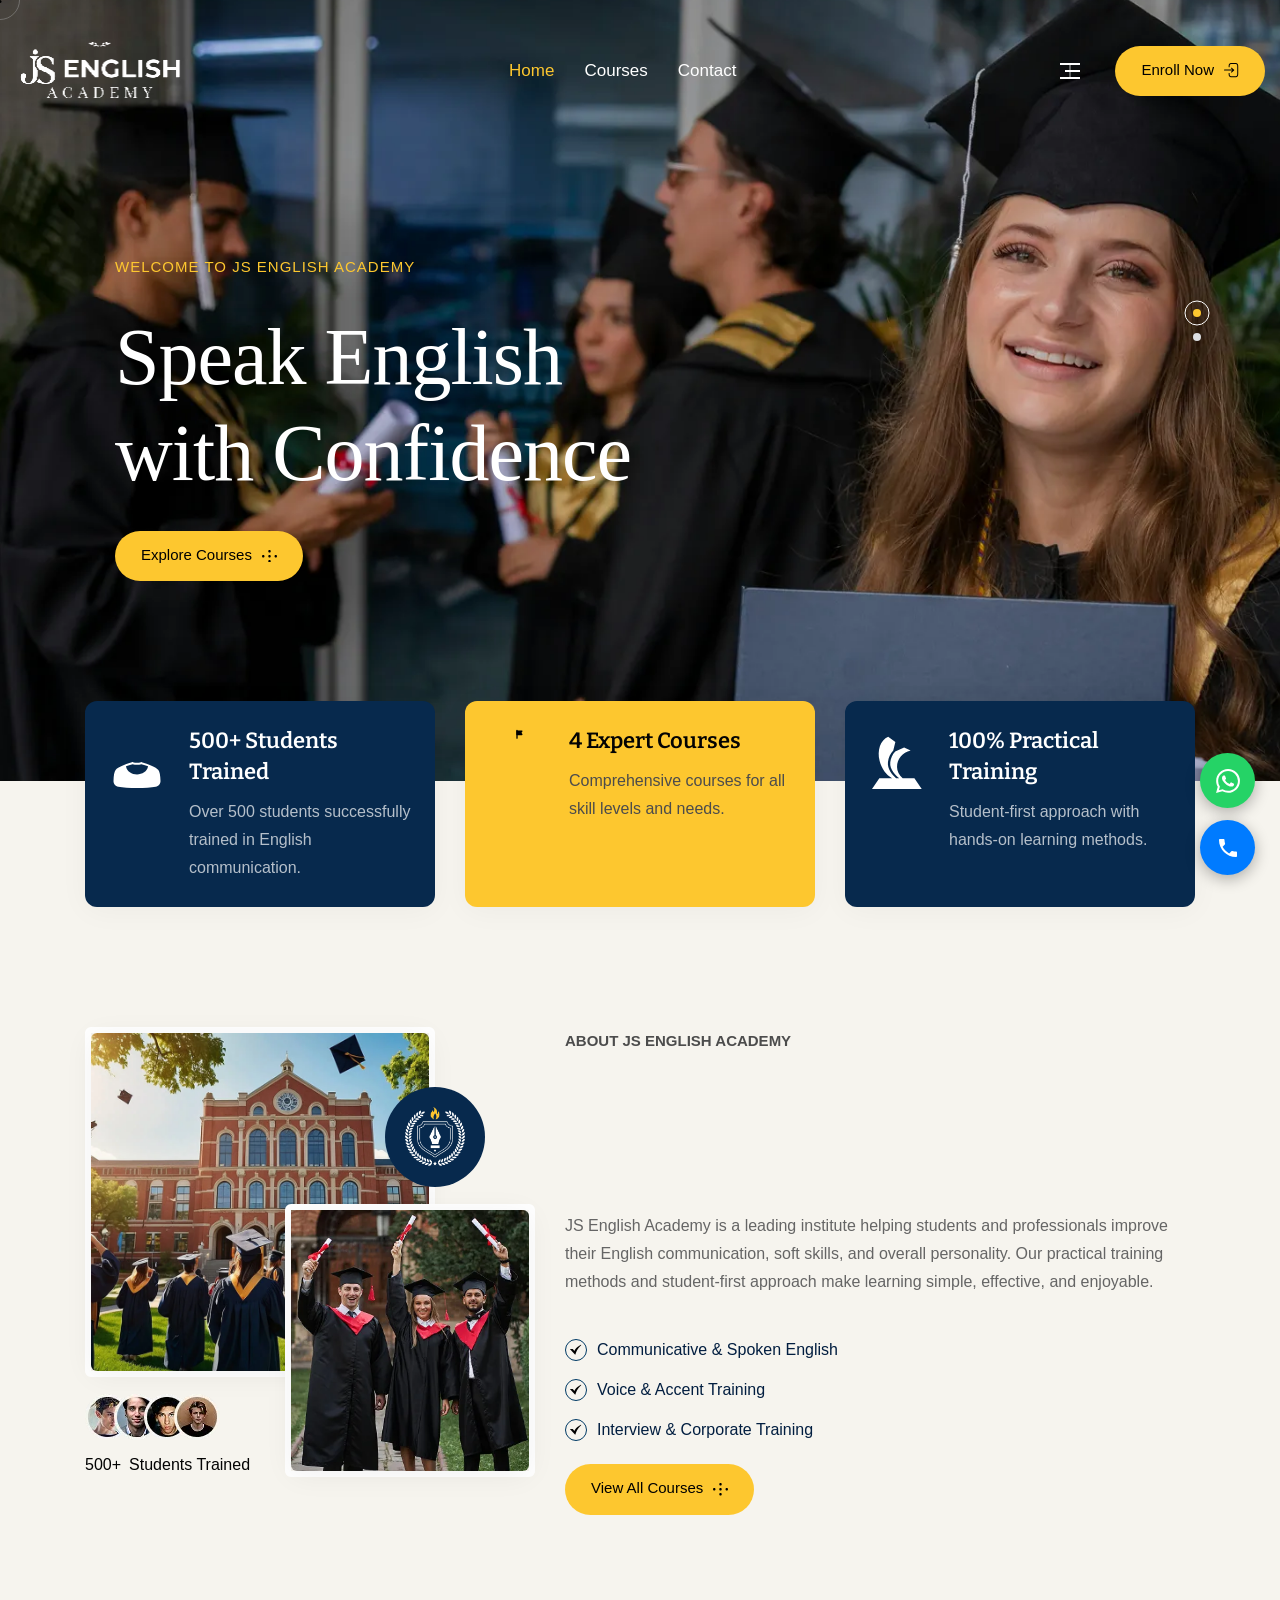
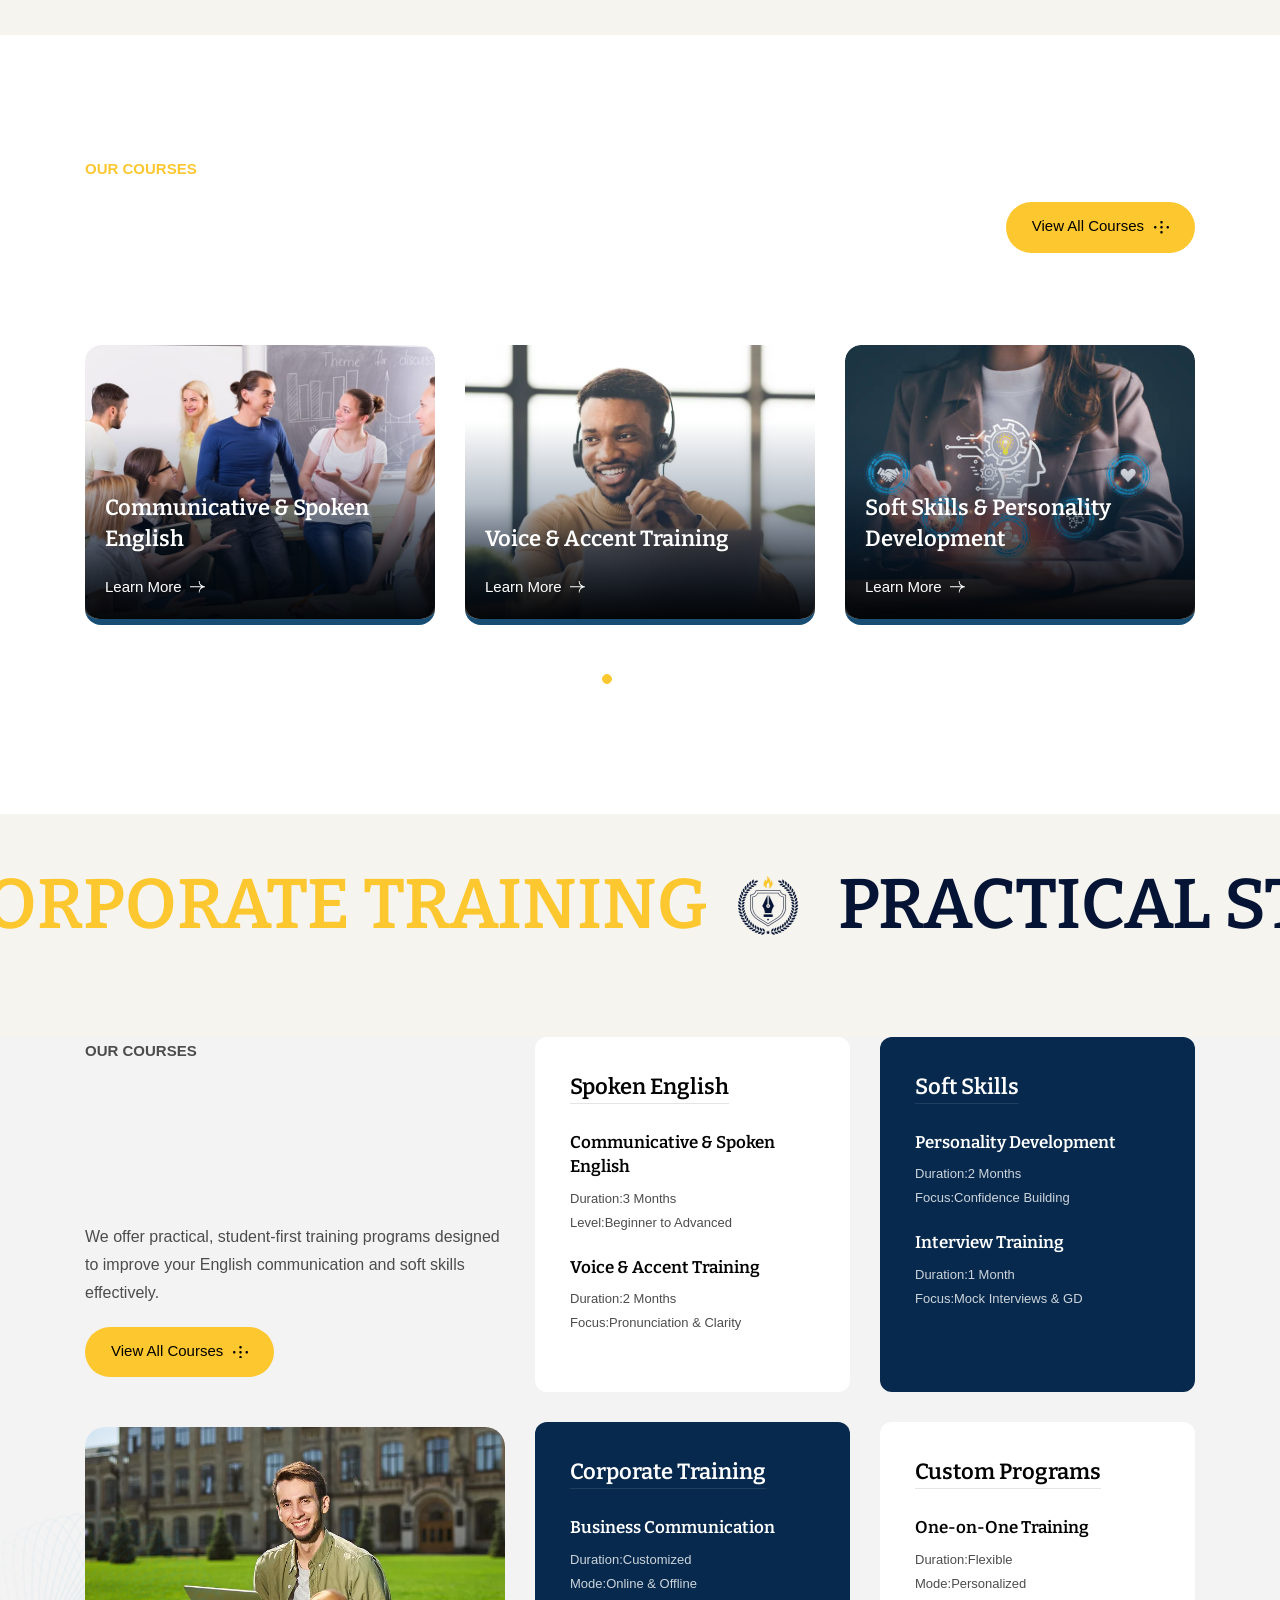
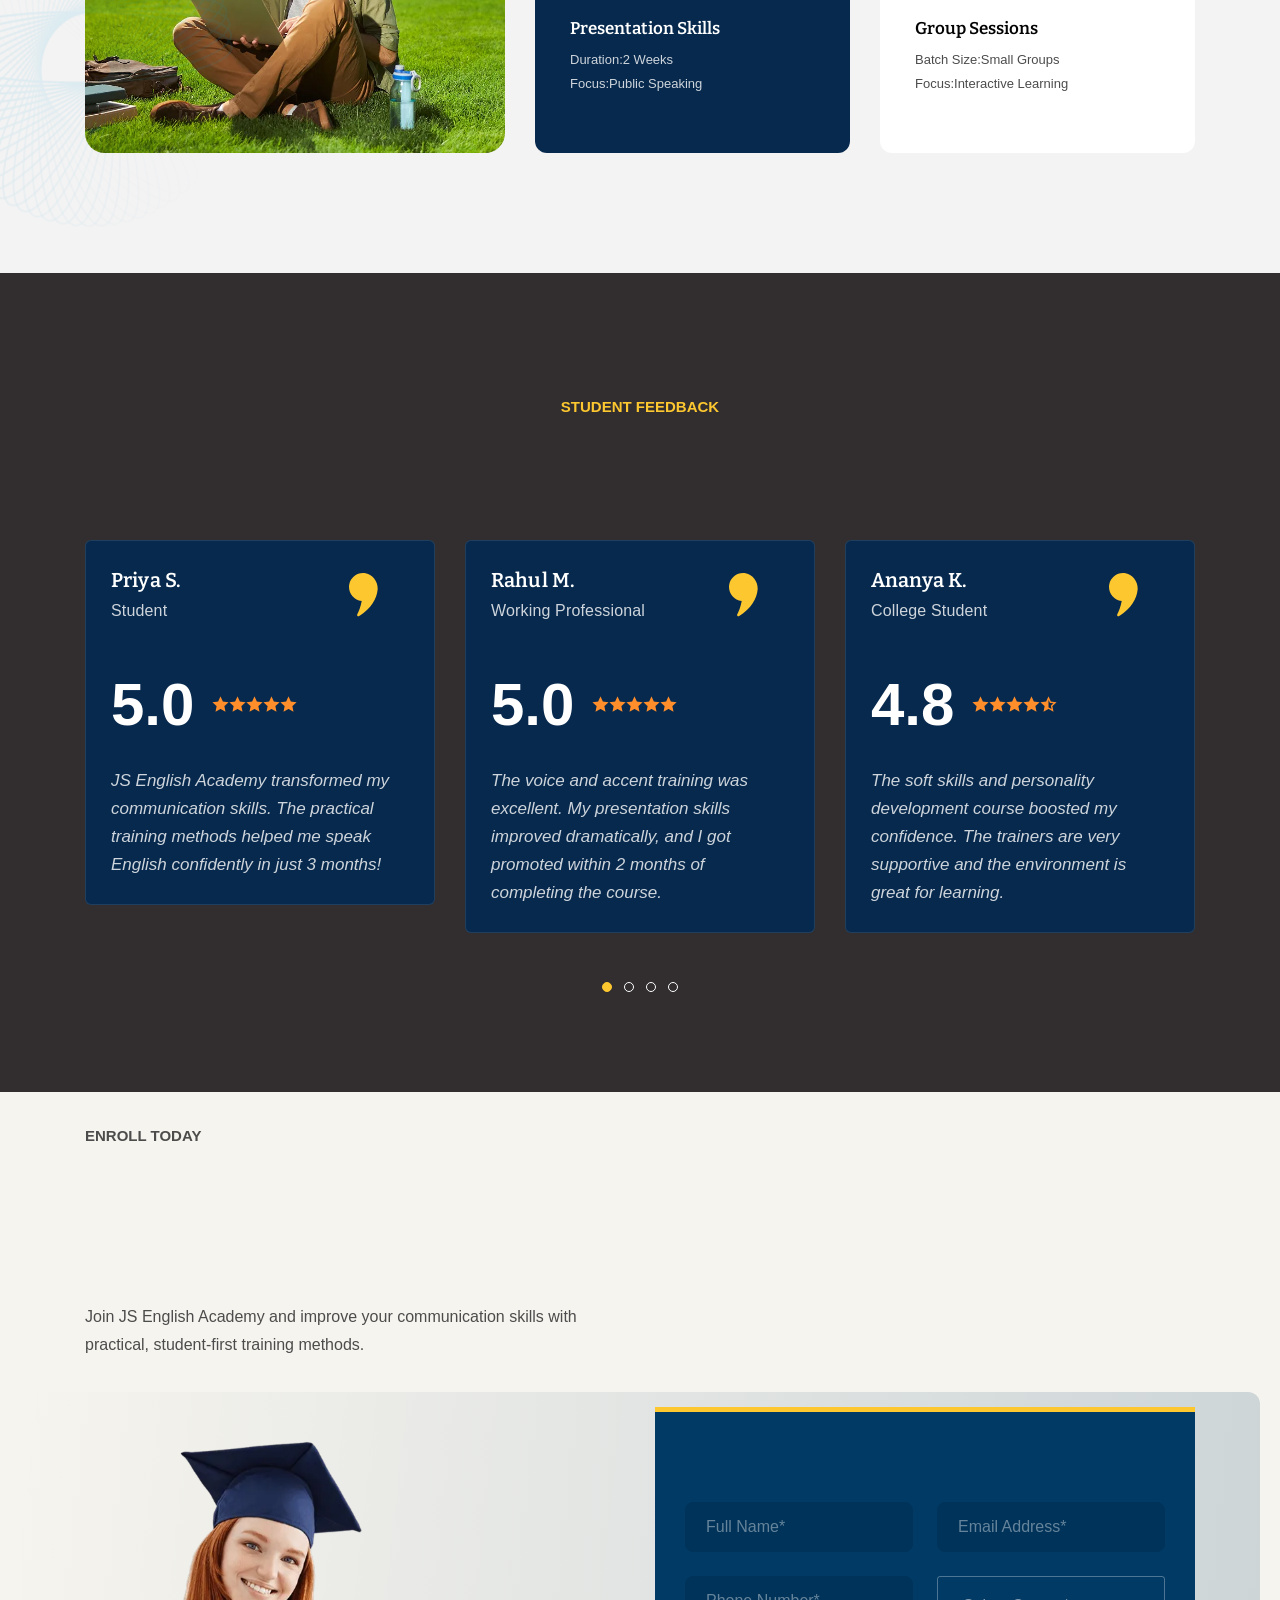
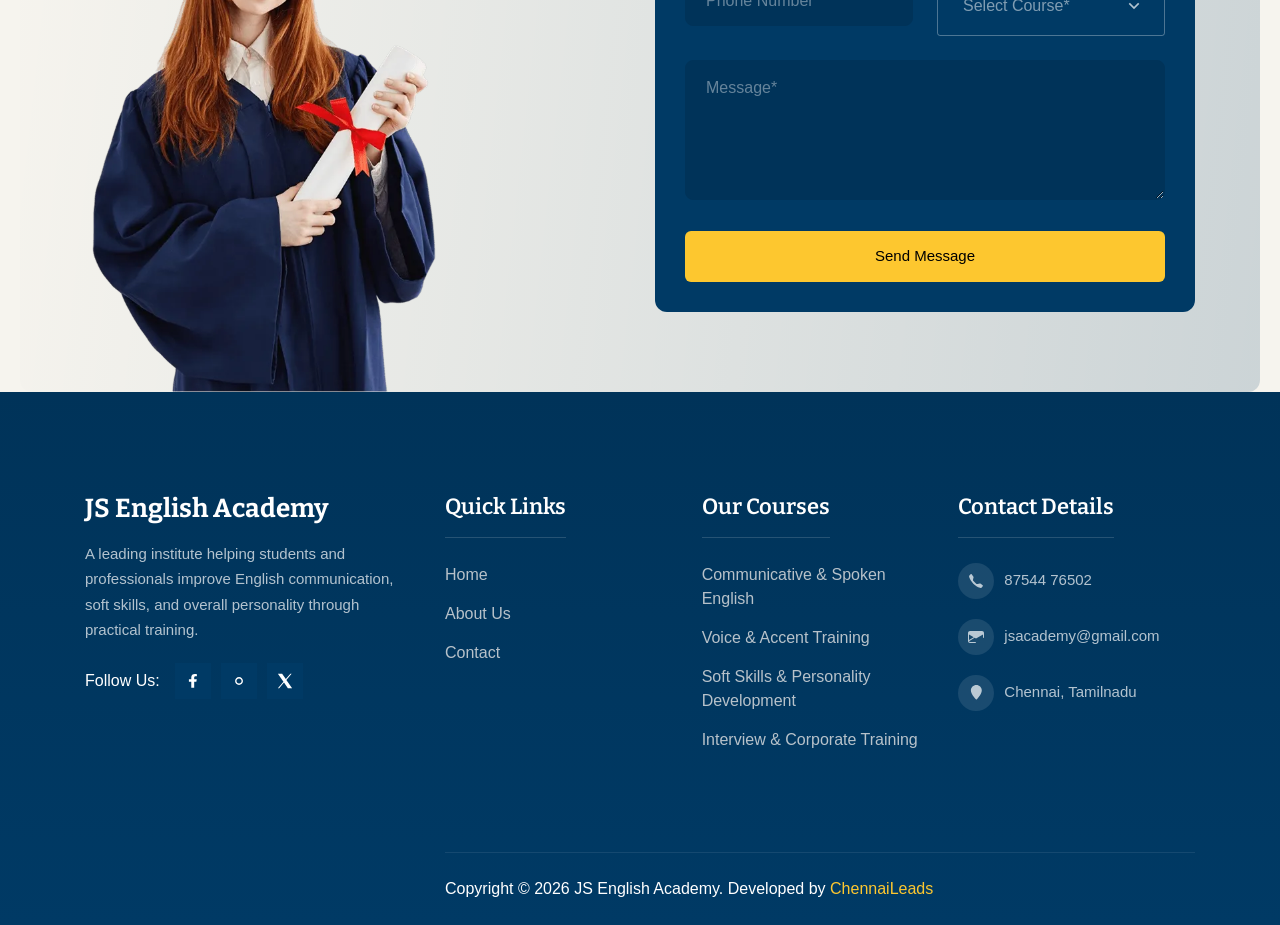
==== commit 51297de8: "Update index.html" ====
--- a/index.html
+++ b/index.html
@@ -142,7 +142,7 @@
                 <div class="header-wrapper">
                     <div class="header-left">
                         <div class="header-logo">
-                            <a href="index.html"><<img src="assets/images/faculty/logo-white.webp" alt="JS English Academy">></a>
+                            <a href="index.html"><img src="assets/images/logo/logo-white.webp" alt="JS English Academy"></a>
                         </div>
                     </div>
                     <div class="header-menu">
@@ -854,4 +854,4 @@
     <script src="assets/js/main.js"></script>
     <script>document.getElementById('year').textContent = new Date().getFullYear();</script>
 </body>
-</html>+</html>
